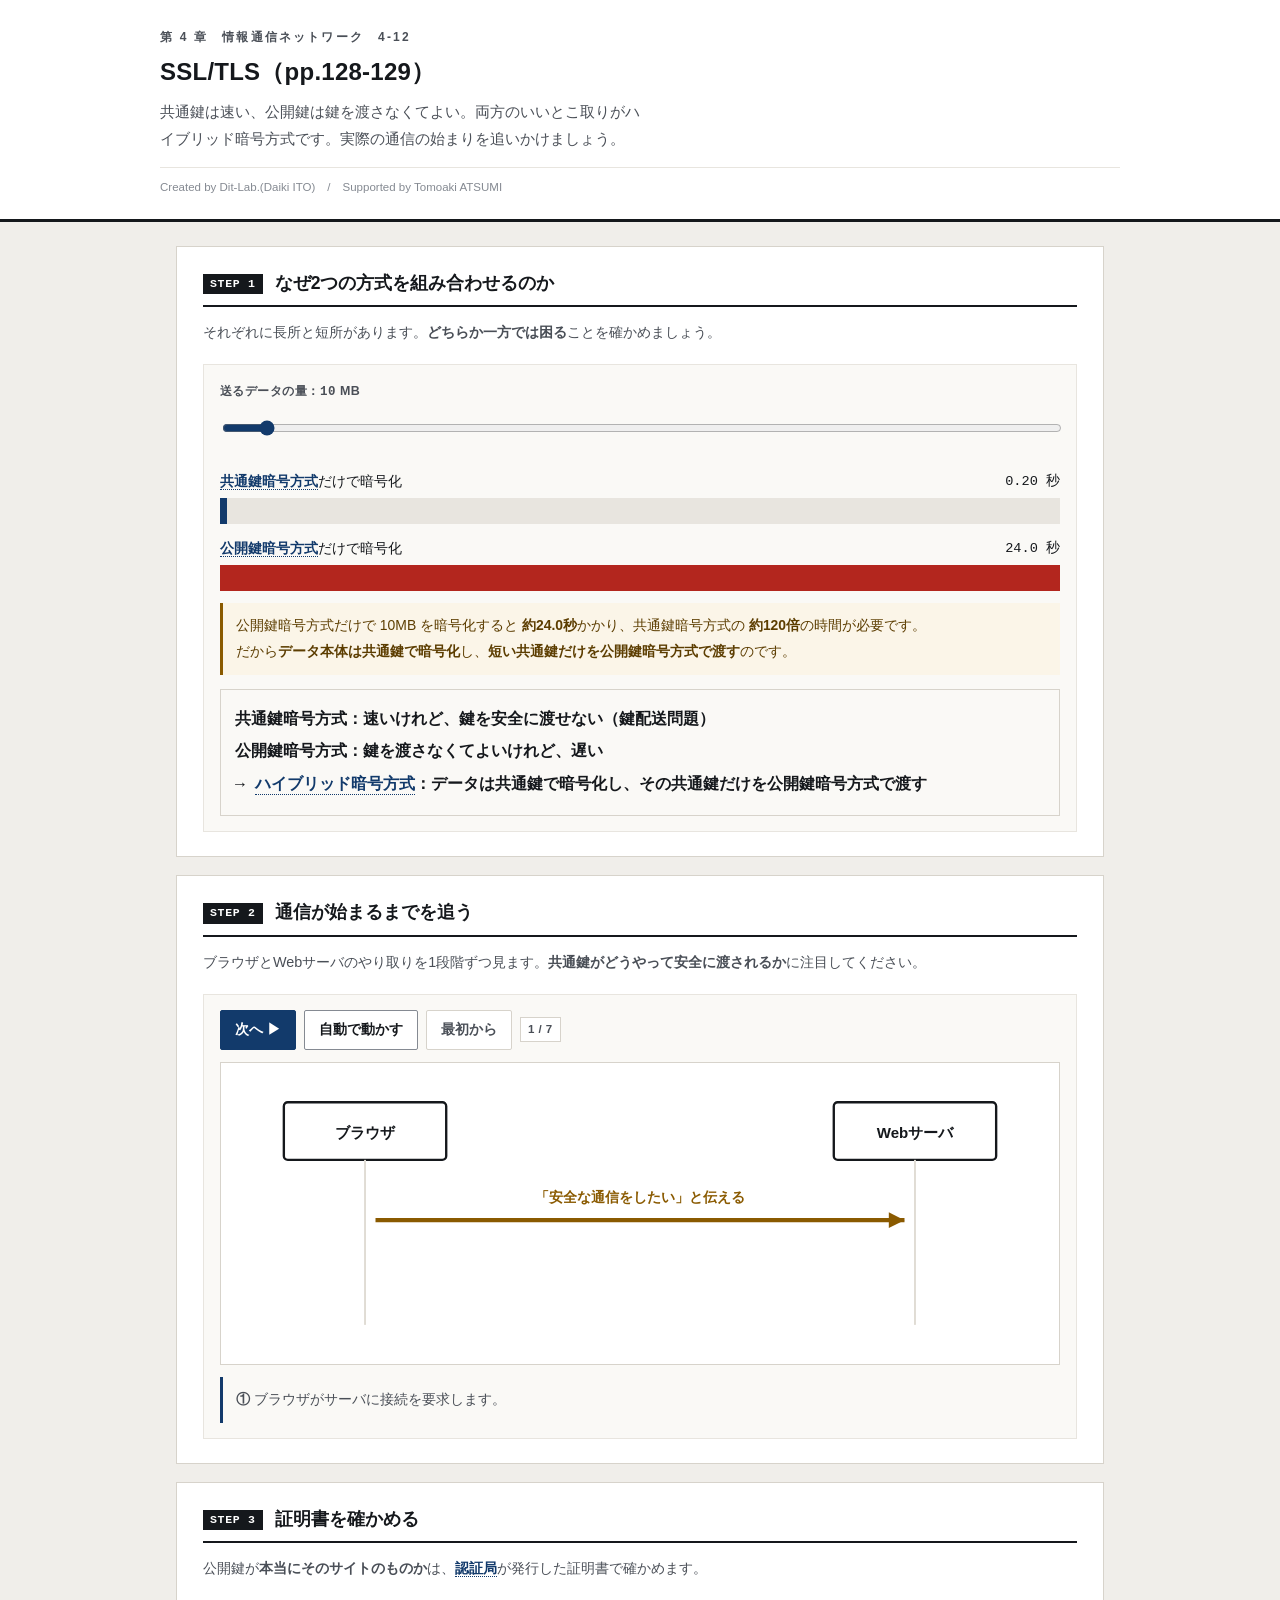
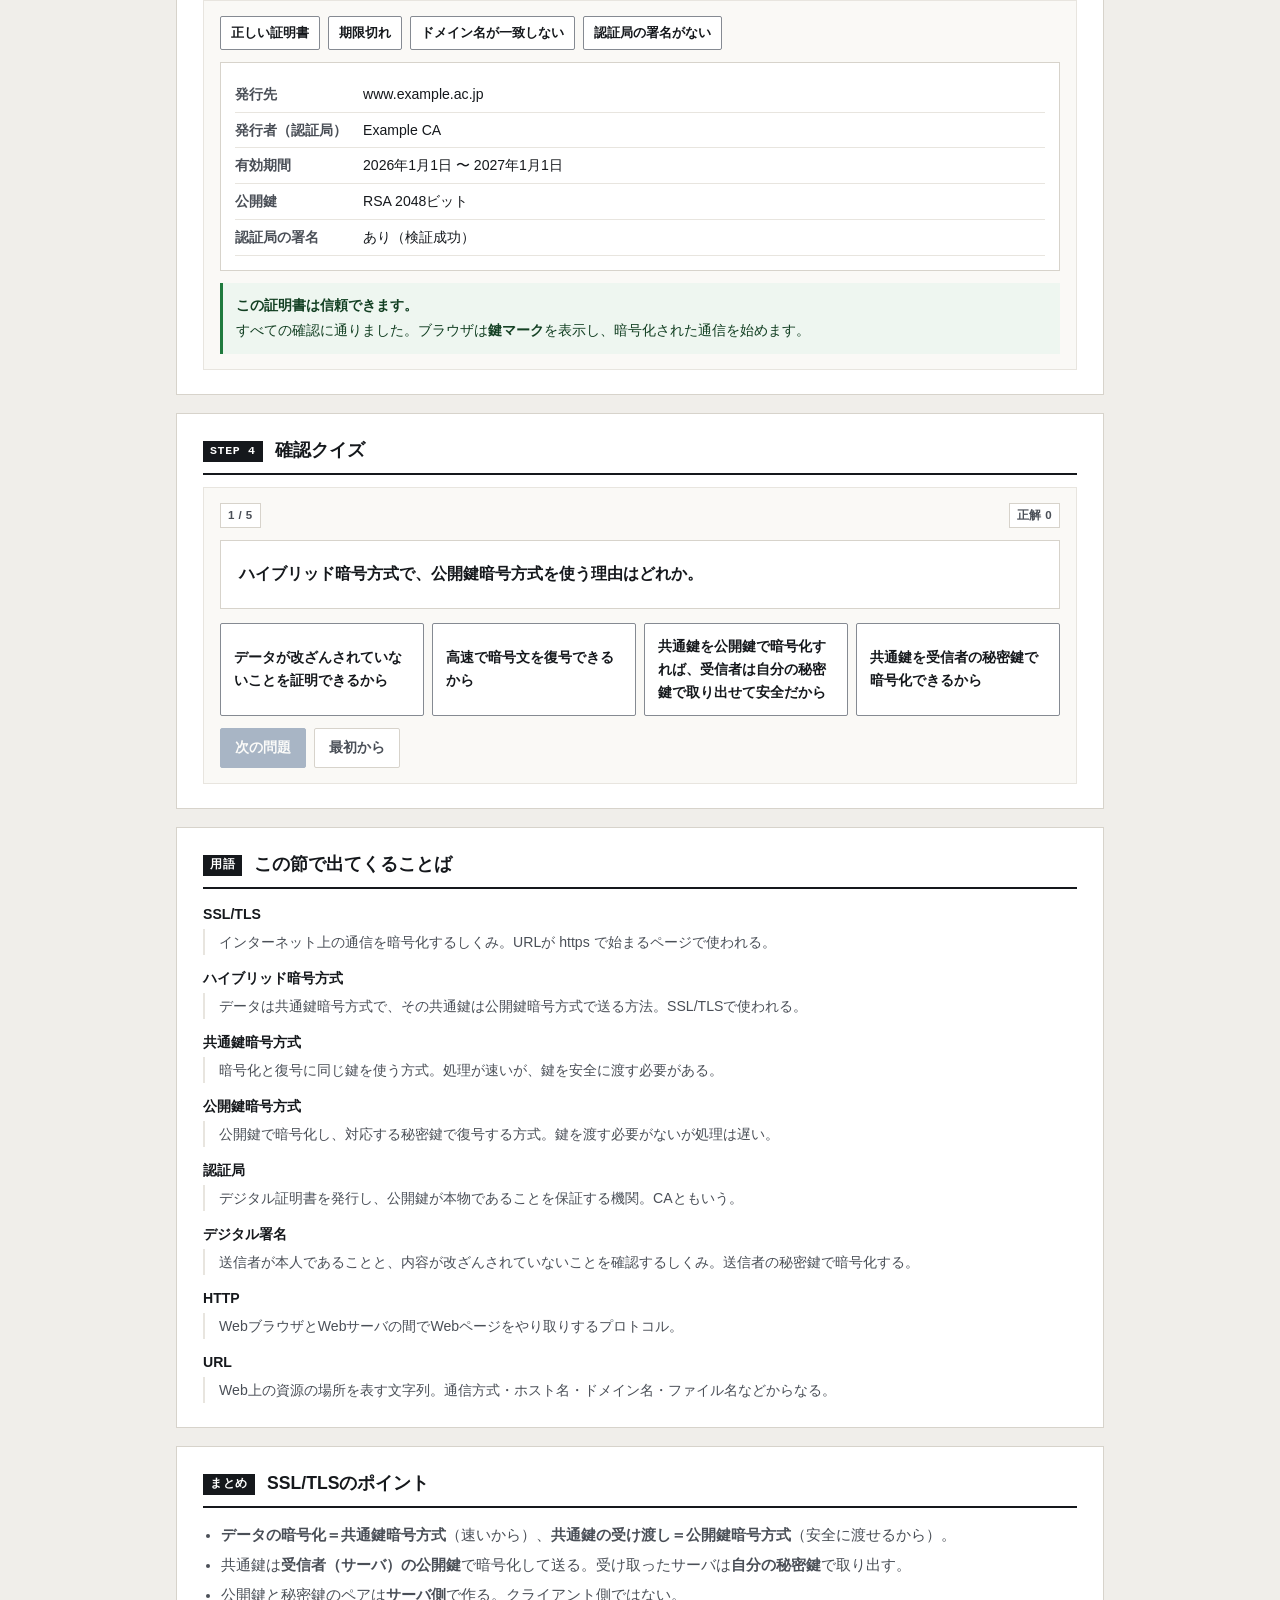
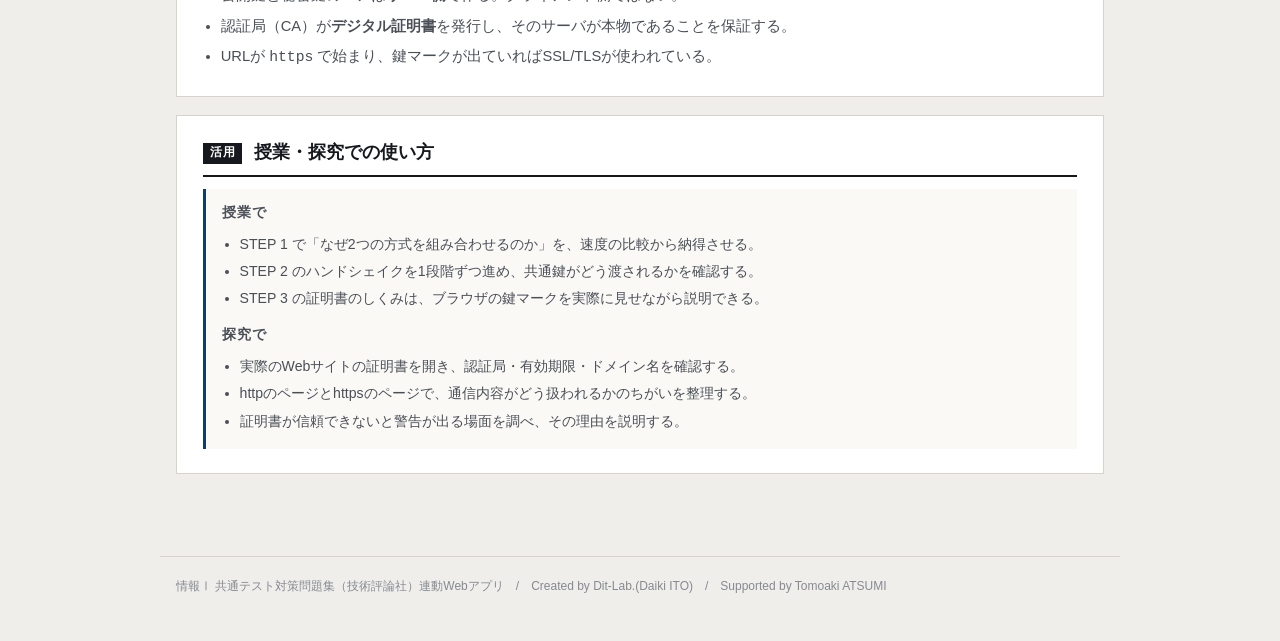
==== index.html @ 87bff2fa "feat: Streamlit版を静的Webアプリ化。速度比較・ハンドシェイク・証明書の検証に対応" ====
<!DOCTYPE html>
<html lang="ja">
<head>
<meta charset="UTF-8">
<meta name="viewport" content="width=device-width, initial-scale=1.0">
<title>SSL/TLS｜情報Ⅰ共通テスト対策問題集</title>
<meta name="description" content="共通鍵は速い、公開鍵は鍵を渡さなくてよい。両方のいいとこ取りがハイブリッド暗号方式です。実際の通信の始まりを追いかけましょう。">
<link rel="icon" href="data:image/svg+xml,%3Csvg xmlns=%22http://www.w3.org/2000/svg%22 viewBox=%220 0 32 32%22%3E%3Crect width=%2232%22 height=%2232%22 fill=%22%2315181c%22/%3E%3Ctext x=%2216%22 y=%2222%22 font-size=%2218%22 font-family=%22monospace%22 fill=%22%23fff%22 text-anchor=%22middle%22%3E01%3C/text%3E%3C/svg%3E">
<link rel="stylesheet" href="css/style.css">
<link rel="stylesheet" href="css/app.css">
</head>
<body>

<header class="app-header">
  <div class="inner">
    <span class="eyebrow">第 4 章　情報通信ネットワーク　4-12</span>
    <h1>SSL/TLS（pp.128-129）</h1>
    <p class="lead">共通鍵は速い、公開鍵は鍵を渡さなくてよい。両方のいいとこ取りがハイブリッド暗号方式です。実際の通信の始まりを追いかけましょう。</p>
    <p class="credit">Created by Dit-Lab.(Daiki ITO)　/　Supported by Tomoaki ATSUMI</p>
  </div>
</header>

<main class="wrap">
  <section class="step" id="step1">
    <h2><span class="no">STEP 1</span>なぜ2つの方式を組み合わせるのか</h2>
    <p class="desc">それぞれに長所と短所があります。<strong>どちらか一方では困る</strong>ことを確かめましょう。</p>

    <div class="panel">
      <label class="fld" for="dataMb">送るデータの量：<span class="mono" id="dataMbV">10</span> MB</label>
      <input type="range" id="dataMb" min="1" max="200" step="1" value="10">
      <div style="margin-top:14px">
        <div style="display:flex;justify-content:space-between;font-size:.85rem"><span><span class="term" data-t="共通鍵暗号方式">共通鍵暗号方式</span>だけで暗号化</span><span class="mono" id="tCommon"></span></div>
        <div class="speedbar"><i id="barCommon"></i></div>
      </div>
      <div style="margin-top:12px">
        <div style="display:flex;justify-content:space-between;font-size:.85rem"><span><span class="term" data-t="公開鍵暗号方式">公開鍵暗号方式</span>だけで暗号化</span><span class="mono" id="tPublic"></span></div>
        <div class="speedbar"><i id="barPublic" class="slow"></i></div>
      </div>
      <div class="note" id="speedNote" style="margin-top:12px"></div>
      <div class="eqbox" style="margin-top:14px;text-align:left;line-height:2">
        共通鍵暗号方式：<strong>速い</strong>けれど、鍵を安全に渡せない（鍵配送問題）<br>
        公開鍵暗号方式：鍵を渡さなくてよいけれど、<strong>遅い</strong><br>
        → <strong><span class="term" data-t="ハイブリッド暗号方式">ハイブリッド暗号方式</span></strong>：データは共通鍵で暗号化し、<strong>その共通鍵だけ</strong>を公開鍵暗号方式で渡す
      </div>
    </div>
  </section>

  <section class="step" id="step2">
    <h2><span class="no">STEP 2</span>通信が始まるまでを追う</h2>
    <p class="desc">ブラウザとWebサーバのやり取りを1段階ずつ見ます。<strong>共通鍵がどうやって安全に渡されるか</strong>に注目してください。</p>
    <div class="panel">
      <div class="btn-row" style="margin-bottom:12px">
        <button class="btn primary" id="hsNext">次へ ▶</button>
        <button class="btn" id="hsAuto">自動で動かす</button>
        <button class="btn ghost" id="hsReset">最初から</button>
        <span class="badge" id="hsStage"></span>
      </div>
      <div id="hsBox"></div>
      <div class="note" id="hsNote" style="margin-top:12px"></div>
    </div>
  </section>

  <section class="step" id="step3">
    <h2><span class="no">STEP 3</span>証明書を確かめる</h2>
    <p class="desc">公開鍵が<strong>本当にそのサイトのものか</strong>は、<span class="term" data-t="認証局">認証局</span>が発行した証明書で確かめます。</p>
    <div class="panel">
      <div class="btn-row" style="margin-bottom:12px">
        <button class="btn sm" data-cert="ok">正しい証明書</button>
        <button class="btn sm" data-cert="expired">期限切れ</button>
        <button class="btn sm" data-cert="name">ドメイン名が一致しない</button>
        <button class="btn sm" data-cert="self">認証局の署名がない</button>
      </div>
      <div class="certcard" id="certCard"></div>
      <div class="note" id="certNote" style="margin-top:12px"></div>
    </div>
  </section>

  <section class="step" id="step4">
    <h2><span class="no">STEP 4</span>確認クイズ</h2>
    <div class="panel">
      <div class="qhead">
        <span class="badge" id="qProgress">1 / 1</span>
        <span class="badge">正解 <span class="score" id="qScore">0</span></span>
      </div>
      <div class="card-q"><div class="q-scene" id="qText"></div></div>
      <div class="choice4" id="qChoices"></div>
      <div class="note" id="qFb" hidden style="margin-top:12px"></div>
      <div class="btn-row" style="margin-top:12px">
        <button class="btn primary" id="qNext" disabled>次の問題</button>
        <button class="btn ghost" id="qReset">最初から</button>
      </div>
    </div>
  </section>

  <section class="step" id="glossary">
    <h2><span class="no">用語</span>この節で出てくることば</h2>
    <div id="glossBox"></div>
  </section>

  <section class="step">
    <h2><span class="no">まとめ</span>SSL/TLSのポイント</h2>
    <ul style="margin:0;padding-left:1.2em;color:var(--ink-2);font-size:.92rem;line-height:2.05">
      <li><strong>データの暗号化＝共通鍵暗号方式</strong>（速いから）、<strong>共通鍵の受け渡し＝公開鍵暗号方式</strong>（安全に渡せるから）。</li>
      <li>共通鍵は<strong>受信者（サーバ）の公開鍵</strong>で暗号化して送る。受け取ったサーバは<strong>自分の秘密鍵</strong>で取り出す。</li>
      <li>公開鍵と秘密鍵のペアは<strong>サーバ側</strong>で作る。クライアント側ではない。</li>
      <li>認証局（CA）が<strong>デジタル証明書</strong>を発行し、そのサーバが本物であることを保証する。</li>
      <li>URLが <span class="mono">https</span> で始まり、鍵マークが出ていればSSL/TLSが使われている。</li>
    </ul>
  </section>

  <section class="step">
    <h2><span class="no">活用</span>授業・探究での使い方</h2>
    <div class="use-note">
      <h3>授業で</h3>
      <ul>
        <li>STEP 1 で「なぜ2つの方式を組み合わせるのか」を、速度の比較から納得させる。</li>
        <li>STEP 2 のハンドシェイクを1段階ずつ進め、共通鍵がどう渡されるかを確認する。</li>
        <li>STEP 3 の証明書のしくみは、ブラウザの鍵マークを実際に見せながら説明できる。</li>
      </ul>
      <h3 style="margin-top:12px">探究で</h3>
      <ul>
        <li>実際のWebサイトの証明書を開き、認証局・有効期限・ドメイン名を確認する。</li>
        <li>httpのページとhttpsのページで、通信内容がどう扱われるかのちがいを整理する。</li>
        <li>証明書が信頼できないと警告が出る場面を調べ、その理由を説明する。</li>
      </ul>
    </div>
  </section>

</main>

<footer class="app-footer">
  情報Ⅰ 共通テスト対策問題集（技術評論社）連動Webアプリ　/　Created by Dit-Lab.(Daiki ITO)　/　Supported by Tomoaki ATSUMI
</footer>

<script src="js/tools.js"></script>
<script src="js/chart.js"></script>
<script src="js/terms.js"></script>
<script src="js/app.js"></script>
</body>
</html>
---- css/style.css ----
/* =========================================================
   情報Ⅰ 共通テスト対策問題集 — Web アプリ共通スタイル
   紙面（参考書）に寄せた設計。装飾色は使わず、色は意味を持つときだけ。
   ========================================================= */

:root{
  --paper:#ffffff;
  --paper-2:#faf9f6;      /* うすい紙 */
  --bg:#f0eeea;           /* 台紙 */
  --ink:#15181c;
  --ink-2:#4a4f57;
  --ink-3:#858a92;
  --rule:#d7d3cb;         /* 罫線 */
  --rule-2:#e8e5df;
  --accent:#123a6b;       /* 濃紺。主要操作と現在地だけに使う */
  --accent-w:#e9eef6;
  --zero:#c0392b;         /* 左＝0 */
  --one:#1d4ed8;          /* 右＝1 */
  --ok:#1f7a3d;   --ok-bg:#eef6f0;
  --ng:#b3261e;   --ng-bg:#fbefee;
  --warn:#8a5a00; --warn-bg:#fbf5e8;
  --font:"Hiragino Kaku Gothic ProN","Hiragino Sans","Yu Gothic Medium","Yu Gothic",
         "Noto Sans JP",Meiryo,-apple-system,BlinkMacSystemFont,sans-serif;
  --mono:"SFMono-Regular",Menlo,Consolas,"Courier New",monospace;
}

*{box-sizing:border-box}
[hidden]{display:none !important}
html{-webkit-text-size-adjust:100%}
body{
  margin:0; background:var(--bg); color:var(--ink);
  font-family:var(--font); font-size:16px; line-height:1.85;
  font-feature-settings:"palt" 1;
}
h1,h2,h3,h4{line-height:1.45; margin:0; font-weight:700}
p{margin:0 0 .75em} p:last-child{margin-bottom:0}
a{color:var(--accent)}

/* ---------- 標題 ---------- */
.app-header{background:var(--paper); border-bottom:3px solid var(--ink); padding:26px 20px 20px}
.app-header .inner{max-width:960px; margin:0 auto}
.app-header .eyebrow{
  font-size:.75rem; font-weight:700; color:var(--ink-2); letter-spacing:.18em;
  display:block; margin-bottom:7px;
}
.app-header h1{font-size:1.5rem; letter-spacing:.01em}
.app-header .lead{font-size:.92rem; color:var(--ink-2); margin-top:9px; max-width:60ch}
.app-header .credit{
  font-size:.72rem; color:var(--ink-3); margin-top:14px;
  padding-top:9px; border-top:1px solid var(--rule-2);
}

/* ---------- 版面 ---------- */
.wrap{max-width:960px; margin:0 auto; padding:24px 16px 64px}
.step{background:var(--paper); border:1px solid var(--rule); padding:24px 26px; margin-bottom:18px}
.step > h2{
  display:flex; align-items:baseline; gap:12px; font-size:1.1rem;
  padding-bottom:9px; border-bottom:2px solid var(--ink); margin-bottom:12px;
}
.step > h2 .no{
  flex:none; font-family:var(--mono); font-size:.72rem; font-weight:700;
  background:var(--ink); color:var(--paper); padding:2px 7px; letter-spacing:.06em;
  position:relative; top:-2px;
}
.step > .desc{color:var(--ink-2); font-size:.9rem; margin-bottom:18px}
.step[hidden]{display:none}

.grid{display:grid; gap:20px}
.grid > *{min-width:0}          /* 子の中身で列が広がるのを防ぐ */
@media(min-width:800px){ .grid.c2{grid-template-columns:1fr 1fr} }

.panel{border:1px solid var(--rule-2); background:var(--paper-2); padding:15px 16px; min-width:0}
.panel > h3{
  font-size:.8rem; font-weight:700; color:var(--ink-2); letter-spacing:.08em;
  margin-bottom:12px; padding-bottom:6px; border-bottom:1px solid var(--rule);
}

/* ---------- 部品 ---------- */
.btn{
  appearance:none; border:1px solid var(--ink-3); background:var(--paper); color:var(--ink);
  font-family:inherit; font-size:.88rem; font-weight:700; padding:8px 14px;
  border-radius:2px; cursor:pointer; min-height:40px; line-height:1.4;
  transition:background .12s, border-color .12s, color .12s;
}
.btn:hover:not(:disabled){background:var(--accent-w); border-color:var(--accent); color:var(--accent)}
.btn:disabled{opacity:.35; cursor:not-allowed}
.btn.primary{background:var(--accent); color:var(--paper); border-color:var(--accent)}
.btn.primary:hover:not(:disabled){background:#0d2c53; color:var(--paper)}
.btn.ghost{border-color:var(--rule); color:var(--ink-2)}
.btn.sm{font-size:.8rem; padding:5px 10px; min-height:34px}
.btn-row{display:flex; flex-wrap:wrap; gap:8px; align-items:center}

/* タブ（見出し下線式） */
.seg{display:flex; gap:0; border-bottom:1px solid var(--rule)}
.seg button{
  appearance:none; border:0; background:transparent; font-family:inherit; font-size:.88rem;
  font-weight:700; color:var(--ink-3); padding:9px 4px; margin-right:26px; cursor:pointer;
  border-bottom:3px solid transparent; margin-bottom:-1px; min-height:40px;
}
.seg button:hover{color:var(--ink-2)}
.seg button[aria-pressed="true"]{color:var(--ink); border-bottom-color:var(--accent)}

label.fld{display:block; font-size:.78rem; font-weight:700; color:var(--ink-2); margin-bottom:5px; letter-spacing:.04em}
input[type=text], textarea, input[type=number]{
  width:100%; font-family:inherit; font-size:1rem; color:var(--ink);
  border:1px solid var(--ink-3); border-radius:2px; padding:9px 11px;
  background:var(--paper); min-height:42px;
}
input:focus, textarea:focus{outline:2px solid var(--accent); outline-offset:-1px; border-color:var(--accent)}
.btn:focus-visible, .seg button:focus-visible, .node-card:focus-visible{outline:2px solid var(--accent); outline-offset:2px}
textarea{resize:vertical; line-height:1.7}
.mono{font-family:var(--mono)}

table.tbl{width:100%; border-collapse:collapse; font-size:.89rem}
table.tbl th, table.tbl td{border-bottom:1px solid var(--rule-2); padding:7px 10px; text-align:right}
table.tbl th:first-child, table.tbl td:first-child{text-align:left}
table.tbl thead th{border-bottom:1.5px solid var(--ink); font-size:.76rem; color:var(--ink-2); font-weight:700; white-space:nowrap}
.tbl-scroll{overflow-x:auto; -webkit-overflow-scrolling:touch; max-width:100%}

.note{padding:10px 13px; font-size:.87rem; border-left:3px solid var(--ink-3); background:var(--paper-2)}
.note.ok{background:var(--ok-bg); border-left-color:var(--ok); color:#123f22}
.note.ng{background:var(--ng-bg); border-left-color:var(--ng); color:#6d1a15}
.note.info{background:var(--paper-2); border-left-color:var(--accent); color:var(--ink-2)}
.note.warn{background:var(--warn-bg); border-left-color:var(--warn); color:#5c3d00}
.note[hidden]{display:none}

.badge{
  display:inline-block; font-size:.72rem; font-weight:700; padding:1px 7px;
  border:1px solid var(--rule); color:var(--ink-2); background:var(--paper); letter-spacing:.04em;
}

/* 数値は罫線で仕切るだけ。カードにしない */
.metrics{display:flex; flex-wrap:wrap; gap:0; border-top:1px solid var(--rule)}
.metric{flex:1 1 130px; padding:11px 14px 11px 0; border-right:1px solid var(--rule-2)}
.metric:last-child{border-right:0}
.metric .k{font-size:.74rem; color:var(--ink-3); font-weight:700; letter-spacing:.05em}
.metric .v{font-size:1.6rem; font-weight:700; line-height:1.3; font-family:var(--mono); letter-spacing:-.01em}
.metric .s{font-size:.76rem; color:var(--ink-2)}

.bit0{color:var(--zero); font-weight:700}
.bit1{color:var(--one); font-weight:700}

.app-footer{
  max-width:960px; margin:0 auto; padding:18px 16px 44px; color:var(--ink-3);
  font-size:.75rem; border-top:1px solid var(--rule);
}
.sr-only{position:absolute;width:1px;height:1px;overflow:hidden;clip:rect(0 0 0 0);white-space:nowrap}

@media(max-width:640px){
  body{font-size:15px}
  .app-header{padding:20px 16px 16px}
  .app-header h1{font-size:1.16rem}
  .wrap{padding:16px 12px 52px}
  .step{padding:18px 15px}
  .seg button{margin-right:18px; font-size:.84rem}
  .metric{flex-basis:50%; border-right:0}
}
@media (prefers-reduced-motion:reduce){ *{animation:none!important; transition:none!important} }

/* ---------- 自分のデータ・共有・印刷 ---------- */
.toolbar{display:flex; flex-wrap:wrap; gap:8px; align-items:center; margin-top:12px;
  padding-top:12px; border-top:1px solid var(--rule-2)}
.toolbar .hint{font-size:.78rem; color:var(--ink-3)}
.paste-area{width:100%; min-height:110px; font-family:var(--mono); font-size:.86rem}
.use-note{background:var(--paper-2); border-left:3px solid var(--accent); padding:14px 16px; font-size:.88rem}
.use-note h3{font-size:.86rem; letter-spacing:.06em; margin-bottom:8px; color:var(--ink-2)}
.use-note ol, .use-note ul{margin:0; padding-left:1.25em; line-height:1.95; color:var(--ink-2)}

@media print{
  body{background:#fff}
  .app-header{border-bottom:2px solid #000}
  .step{border:1px solid #bbb; break-inside:avoid; page-break-inside:avoid; margin-bottom:12px}
  .btn, .seg, .toolbar, input[type=range]{display:none !important}
  .note{border-left-width:2px}
  a[href]:after{content:""}
}

/* ---------- 入力グリッド ---------- */
.dg-scroll{overflow:auto; -webkit-overflow-scrolling:touch; border:1px solid var(--rule); background:var(--paper); max-height:420px}
table.dg{border-collapse:collapse; font-family:var(--mono); font-size:.9rem; min-width:100%}
table.dg th, table.dg td{border:1px solid var(--rule-2); padding:0}
table.dg thead th{background:var(--paper-2); position:sticky; top:0; z-index:2}
table.dg .dg-n{background:var(--paper-2); color:var(--ink-3); font-size:.76rem; font-weight:400;
  text-align:center; min-width:34px; padding:0 4px; position:sticky; left:0; z-index:1}
table.dg .dg-corner{background:var(--paper-2); min-width:34px; position:sticky; left:0; z-index:3}
table.dg .dg-act{background:var(--paper-2); width:34px}
.dg-h, .dg-c{width:100%; min-width:96px; border:0; background:transparent; font-family:inherit;
  font-size:.9rem; padding:8px 9px; color:var(--ink); min-height:38px}
.dg-h{font-weight:700; font-family:var(--font); font-size:.82rem; color:var(--ink-2)}
.dg-c.num{text-align:right}
.dg-c:focus, .dg-h:focus{outline:2px solid var(--accent); outline-offset:-2px; background:var(--accent-w)}
.dg-del{border:0; background:transparent; color:var(--ink-3); cursor:pointer; width:32px; height:34px; font-size:1rem}
.dg-del:hover{color:var(--ng)}
.dg-tools{display:flex; flex-wrap:wrap; gap:8px; align-items:center; margin-top:10px}
.dg-hint{font-size:.76rem; color:var(--ink-3)}

/* ---------- ファイル読み込み ---------- */
.filebox{display:flex; flex-wrap:wrap; gap:10px; align-items:center; padding:12px;
  border:1px dashed var(--rule); background:var(--paper-2)}
.filebox input[type=file]{font-size:.85rem; font-family:inherit; max-width:100%}
.filebox .sel{max-width:220px}
.filelabel{display:inline-flex; align-items:center; gap:6px; font-size:.85rem; font-weight:700;
  border:1px solid var(--ink-3); background:var(--paper); padding:8px 14px; border-radius:2px; cursor:pointer; min-height:40px}
.filelabel:hover{border-color:var(--accent); color:var(--accent); background:var(--accent-w)}
.filelabel input{display:none}

/* ---------- 用語解説 ---------- */
.term{position:relative; border-bottom:1.5px dotted var(--accent); cursor:help; color:var(--accent); font-weight:700}
.term .term-pop{display:none; position:absolute; left:0; top:1.7em; z-index:50; width:min(300px,78vw);
  background:var(--paper); border:1px solid var(--ink-3); box-shadow:0 6px 20px rgba(0,0,0,.14);
  padding:10px 12px; font-size:.82rem; font-weight:400; color:var(--ink-2); line-height:1.75;
  border-left:3px solid var(--accent); cursor:auto; text-align:left}
.term .term-pop b{display:block; color:var(--ink); font-size:.86rem; margin-bottom:3px}
.term.open .term-pop{display:block}
dl.gloss{margin:0; font-size:.88rem}
dl.gloss dt{font-weight:700; color:var(--ink); margin-top:10px}
dl.gloss dt:first-child{margin-top:0}
dl.gloss dd{margin:2px 0 0; color:var(--ink-2); line-height:1.85; padding-left:1em; border-left:2px solid var(--rule-2)}
@media print{ .term{border-bottom:0; color:inherit} .term .term-pop{display:none !important} }

/* ---------- スマホ・タブレット ---------- */
@media (max-width:1024px){
  /* iOS で入力時に画面が勝手に拡大するのを防ぐ（16px 未満だとズームする） */
  input[type=text], input[type=number], textarea, select, .dg-c, .dg-h{ font-size:16px }
  .dg-c, .dg-h{ min-width:110px }
}
@media (max-width:820px){
  .grid.c2{grid-template-columns:1fr}
  .dg-scroll{max-height:340px}
  .filebox{flex-direction:column; align-items:stretch}
  .filebox .sel{max-width:100%}
  .term .term-pop{left:auto; right:0; width:min(280px,86vw)}
}
@media (max-width:480px){
  .step > h2{font-size:1rem; flex-wrap:wrap}
  .metrics{gap:0}
  .metric{flex-basis:50%; padding-right:10px}
  .metric .v{font-size:1.3rem}
  .btn{padding:8px 12px}
  .dg-tools{gap:6px}
  .dg-hint{width:100%}
}
/* タッチ操作でのスクロールを滑らかに */
.tbl-scroll, .dg-scroll, .tree-box{ -webkit-overflow-scrolling:touch; overscroll-behavior-x:contain }
---- css/app.css ----
.qhead{display:flex; justify-content:space-between; align-items:center; margin-bottom:12px}
.card-q{border:1px solid var(--rule); background:var(--paper); padding:18px; margin-bottom:14px}
.q-scene{font-size:1rem; font-weight:700; line-height:1.9}
.choice4{display:grid; gap:8px; grid-template-columns:repeat(auto-fit,minmax(160px,1fr))}
.choice4 .btn{text-align:left; line-height:1.65; padding:11px 13px}
.choice4 .btn.correct{background:var(--ok-bg); border-color:var(--ok); color:var(--ok)}
.choice4 .btn.wrong{background:var(--ng-bg); border-color:var(--ng); color:var(--ng)}
.choice4.locked{pointer-events:none}
.sel{width:100%; font-family:inherit; font-size:.95rem; padding:9px 11px; min-height:42px;
  border:1px solid var(--ink-3); border-radius:2px; background:var(--paper); color:var(--ink)}
input[type=range]{width:100%; accent-color:var(--accent); height:34px}
.why{font-size:.85rem; color:var(--ink-2); line-height:1.85}
.eqbox{font-family:var(--mono); font-size:1.02rem; font-weight:700; text-align:center; padding:14px;
  border:1px solid var(--rule); background:var(--paper-2); line-height:1.8}
.blankin{border:1.5px solid var(--accent); background:#fff; padding:6px 8px; text-align:center;
  font-family:var(--mono); min-height:38px; font-size:.95rem; max-width:120px}
.blankin.ok{border-color:var(--ok); background:var(--ok-bg)}
.blankin.ng{border-color:var(--ng); background:var(--ng-bg)}
table.tbl td .blankin{width:100%; max-width:none}
#hsBox{border:1px solid var(--rule); background:var(--paper); overflow-x:auto}
#hsBox svg{display:block; margin:0 auto}
svg .actor{fill:#fff; stroke:#15181c; stroke-width:1.8}
svg .atxt{font-size:11.5px; font-weight:700; text-anchor:middle; fill:#15181c}
svg .msg{font-size:10.5px; text-anchor:middle; fill:#4a4f57}
svg .msg.hot{fill:#8a5a00; font-weight:700}
svg .flow{stroke:#d7d3cb; stroke-width:2.2; fill:none}
svg .flow.hot{stroke:#8a5a00; stroke-width:3.4}
.speedbar{height:26px; background:var(--rule-2); overflow:hidden; margin-top:4px}
.speedbar i{display:block; height:100%; background:var(--accent); transition:width .5s ease}
.speedbar i.slow{background:var(--ng)}
.certcard{border:1px solid var(--rule); background:var(--paper); padding:14px; font-size:.88rem; line-height:1.9}
.certcard .row{display:grid; grid-template-columns:120px 1fr; gap:8px; padding:4px 0; border-bottom:1px solid var(--rule-2)}
.certcard .k{color:var(--ink-2); font-weight:700}
.certcard.bad{border-color:var(--ng); background:var(--ng-bg)}
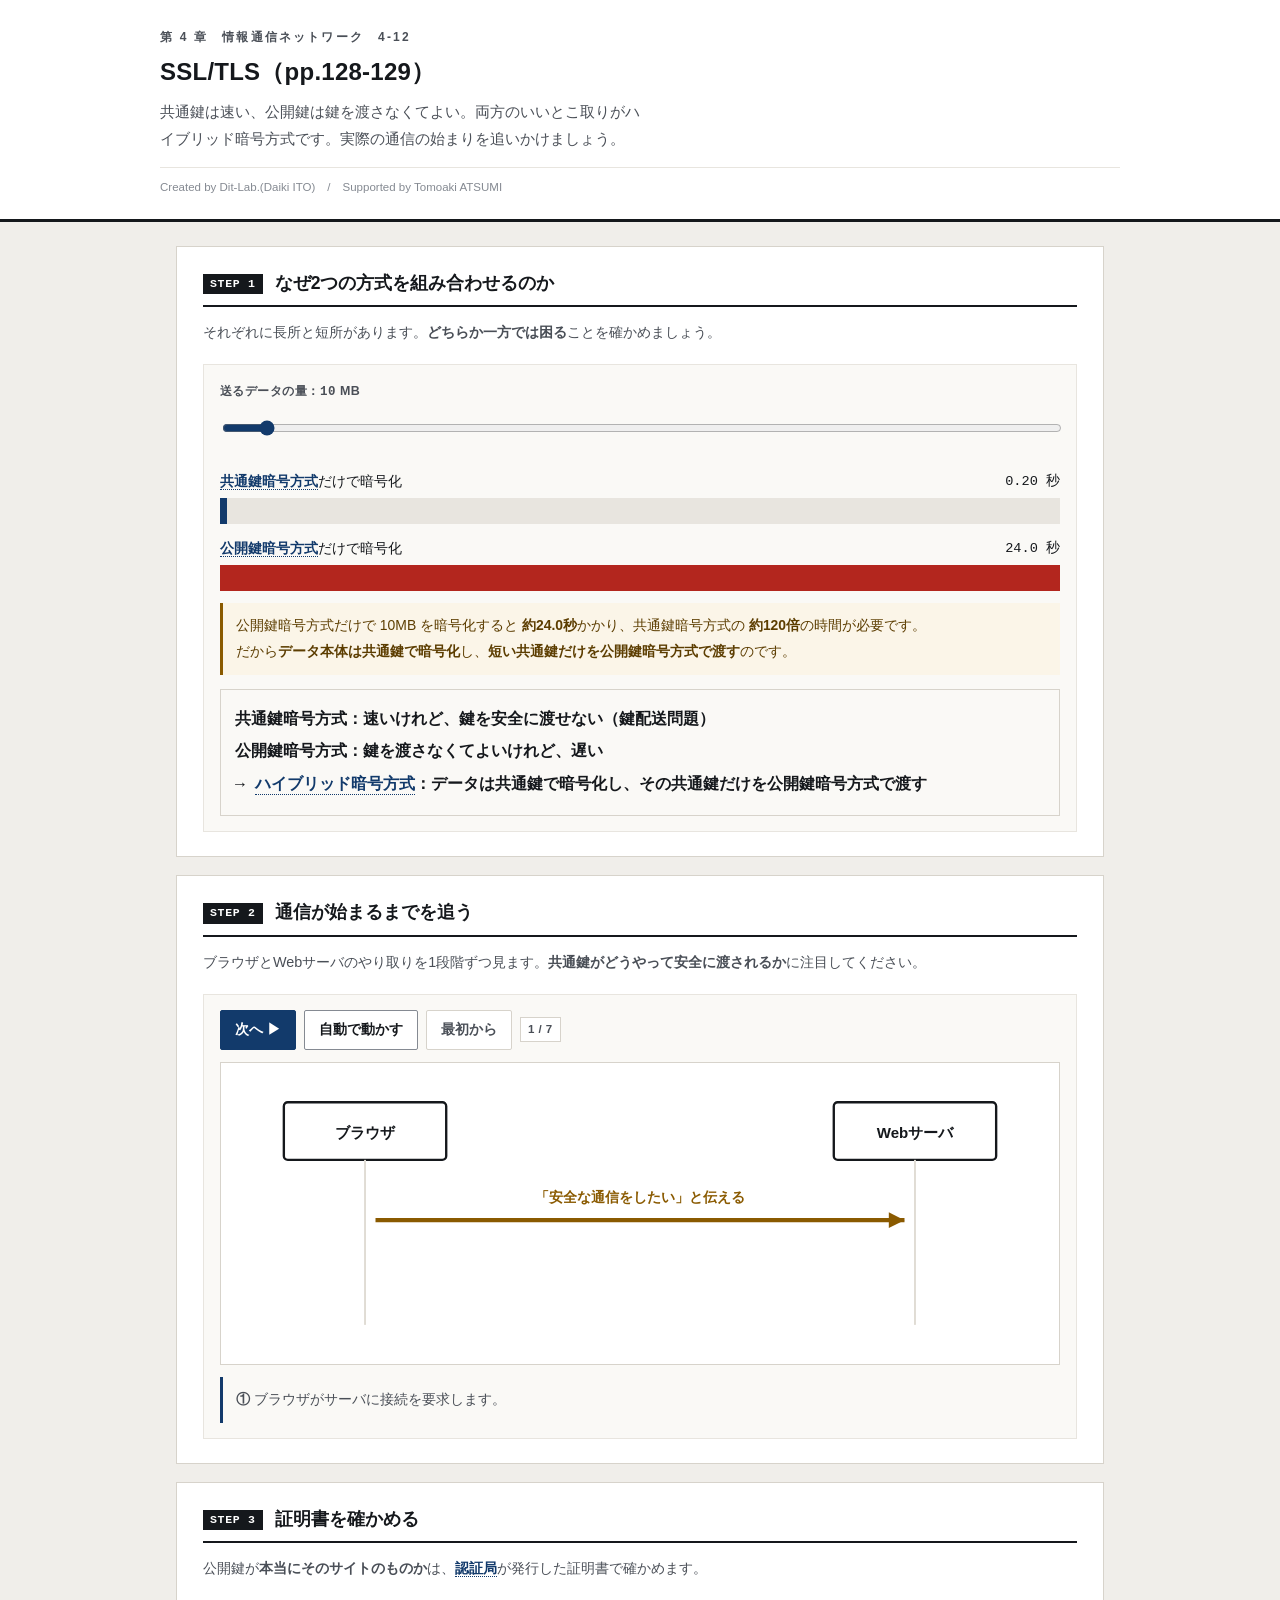
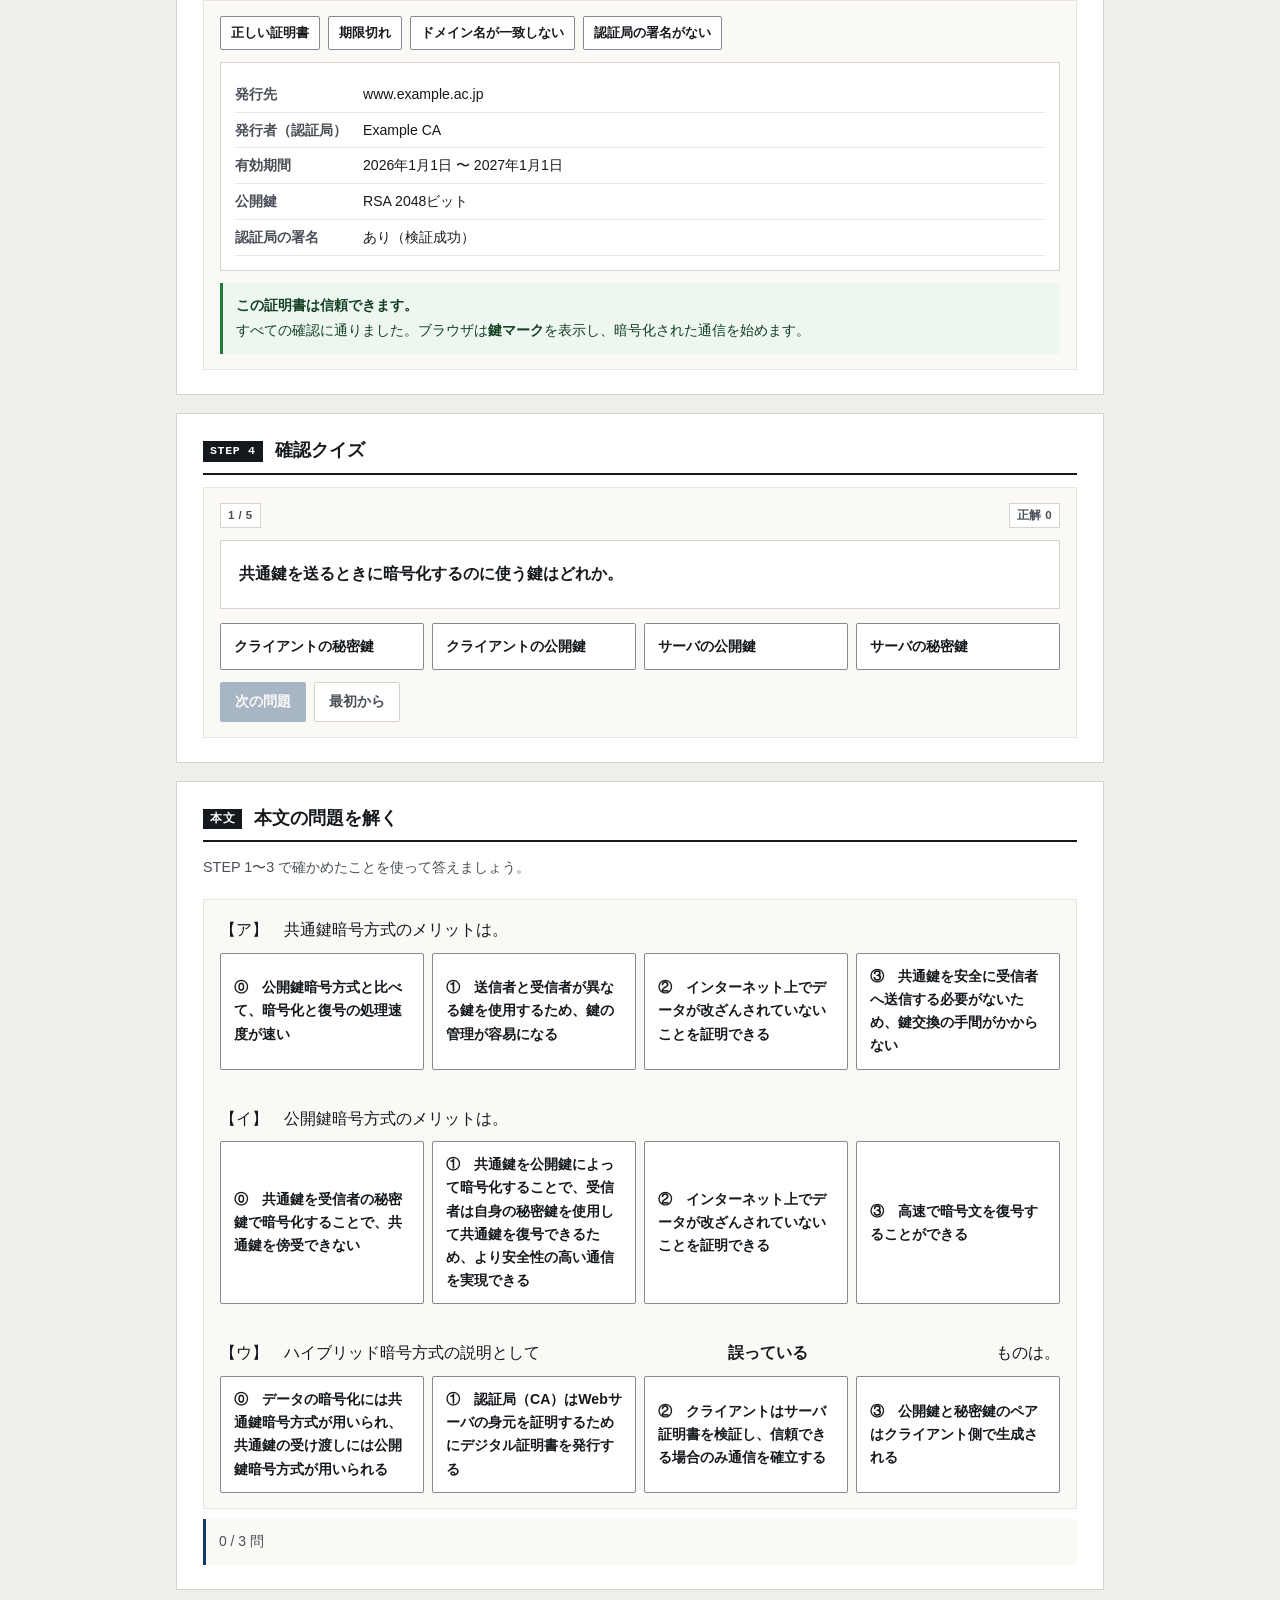
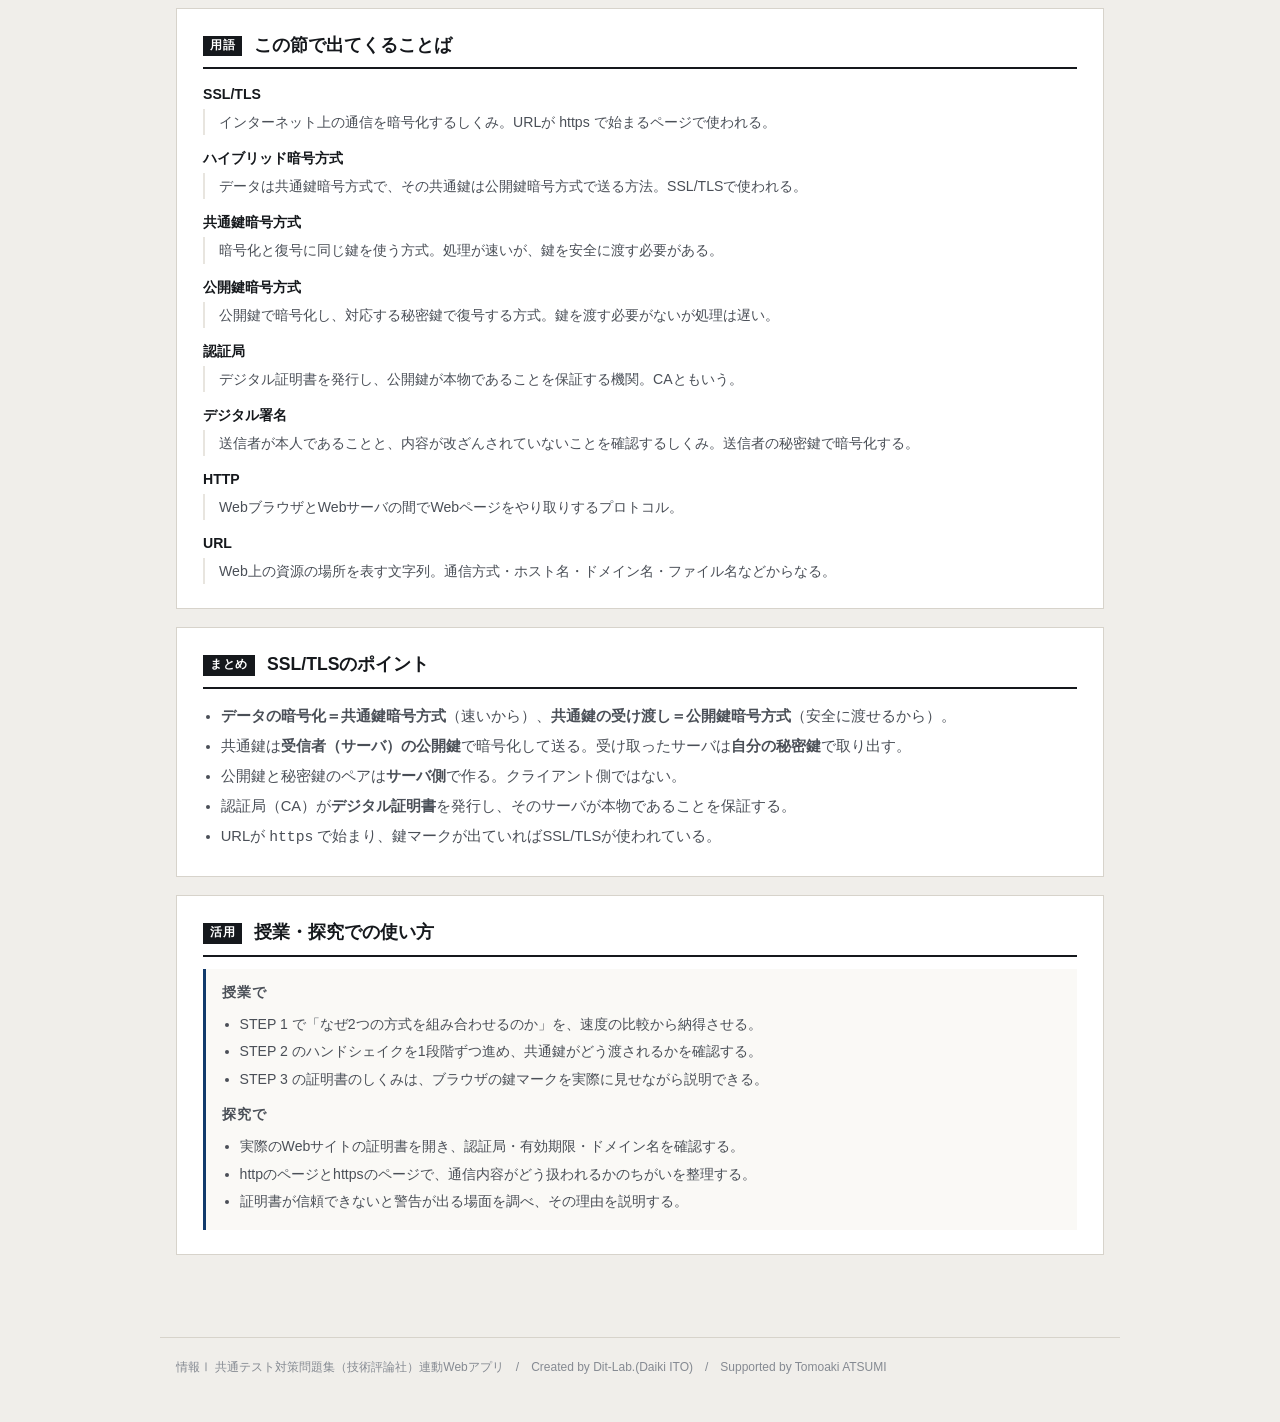
==== commit 783bee7c: "feat: 本文の問題（空欄と解答群）をアプリ内で解けるセクションを追加。本文の答えと解説を明示" ====
--- a/index.html
+++ b/index.html
@@ -6,8 +6,8 @@
 <title>SSL/TLS｜情報Ⅰ共通テスト対策問題集</title>
 <meta name="description" content="共通鍵は速い、公開鍵は鍵を渡さなくてよい。両方のいいとこ取りがハイブリッド暗号方式です。実際の通信の始まりを追いかけましょう。">
 <link rel="icon" href="data:image/svg+xml,%3Csvg xmlns=%22http://www.w3.org/2000/svg%22 viewBox=%220 0 32 32%22%3E%3Crect width=%2232%22 height=%2232%22 fill=%22%2315181c%22/%3E%3Ctext x=%2216%22 y=%2222%22 font-size=%2218%22 font-family=%22monospace%22 fill=%22%23fff%22 text-anchor=%22middle%22%3E01%3C/text%3E%3C/svg%3E">
-<link rel="stylesheet" href="css/style.css">
-<link rel="stylesheet" href="css/app.css">
+<link rel="stylesheet" href="css/style.css?v=239696b1">
+<link rel="stylesheet" href="css/app.css?v=a0bccf3b">
 </head>
 <body>
 
@@ -92,6 +92,13 @@
     </div>
   </section>
 
+  <section class="step" id="stepBook">
+    <h2><span class="no">本文</span>本文の問題を解く</h2>
+    <p class="desc">STEP 1〜3 で確かめたことを使って答えましょう。</p>
+    <div class="panel" id="bookBox"></div>
+    <div class="note" id="bookNote" style="margin-top:10px"></div>
+  </section>
+
   <section class="step" id="glossary">
     <h2><span class="no">用語</span>この節で出てくることば</h2>
     <div id="glossBox"></div>
@@ -132,9 +139,10 @@
   情報Ⅰ 共通テスト対策問題集（技術評論社）連動Webアプリ　/　Created by Dit-Lab.(Daiki ITO)　/　Supported by Tomoaki ATSUMI
 </footer>
 
-<script src="js/tools.js"></script>
-<script src="js/chart.js"></script>
-<script src="js/terms.js"></script>
-<script src="js/app.js"></script>
+<script src="js/tools.js?v=c07db610"></script>
+<script src="js/chart.js?v=fb6e3be1"></script>
+<script src="js/terms.js?v=92038844"></script>
+<script src="js/quiz.js?v=5d6779cc"></script>
+<script src="js/app.js?v=13514d84"></script>
 </body>
 </html>
--- a/css/style.css
+++ b/css/style.css
@@ -242,3 +242,28 @@
 }
 /* タッチ操作でのスクロールを滑らかに */
 .tbl-scroll, .dg-scroll, .tree-box{ -webkit-overflow-scrolling:touch; overscroll-behavior-x:contain }
+
+/* 幅指定つきの入力欄がスマートフォンではみ出さないようにする */
+input[type=text], input[type=number], input[type=search], textarea, select{ max-width:100% }
+.btn-row > label{ min-width:0; max-width:100% }
+.btn-row > label input, .btn-row > label select{ max-width:100% }
+
+/* 共通：○×判定・並べかえ（quiz.js 用） */
+.abcde{border:1px solid var(--rule); border-radius:3px; overflow:hidden}
+.abcde > div{border-top:1px solid var(--rule); padding:10px 12px}
+.abcde > div:first-child{border-top:0}
+.abcde .st{display:flex; gap:10px; align-items:flex-start; flex-wrap:wrap}
+.abcde .st .k{font-weight:700; font-family:var(--mono); min-width:1.4em}
+.abcde .st .t{flex:1; min-width:12em}
+.abcde .jb{display:flex; gap:6px}
+.abcde .jb .btn{min-width:3.4em; padding:6px 10px; text-align:center}
+.prep{display:grid; grid-template-columns:repeat(auto-fit,minmax(150px,1fr)); gap:10px; margin-top:10px}
+.prep .slot{border:1px dashed var(--ink-3); border-radius:3px; padding:10px; min-height:92px; background:var(--paper)}
+.prep .slot.filled{border-style:solid}
+.prep .slot .tag{font:700 .74rem/1.4 var(--mono); color:var(--accent); display:block; margin-bottom:6px}
+.prep .slot .txt{font-size:.86rem; line-height:1.7}
+.cards{display:flex; flex-wrap:wrap; gap:8px; margin-top:10px}
+.cards .c{border:1px solid var(--ink-3); border-radius:3px; padding:9px 12px; background:var(--paper);
+  cursor:pointer; font-size:.88rem; max-width:100%; text-align:left; font-family:inherit; color:var(--ink)}
+.cards .c:hover{background:var(--warn-bg)}
+.cards .c.used{opacity:.35; pointer-events:none}
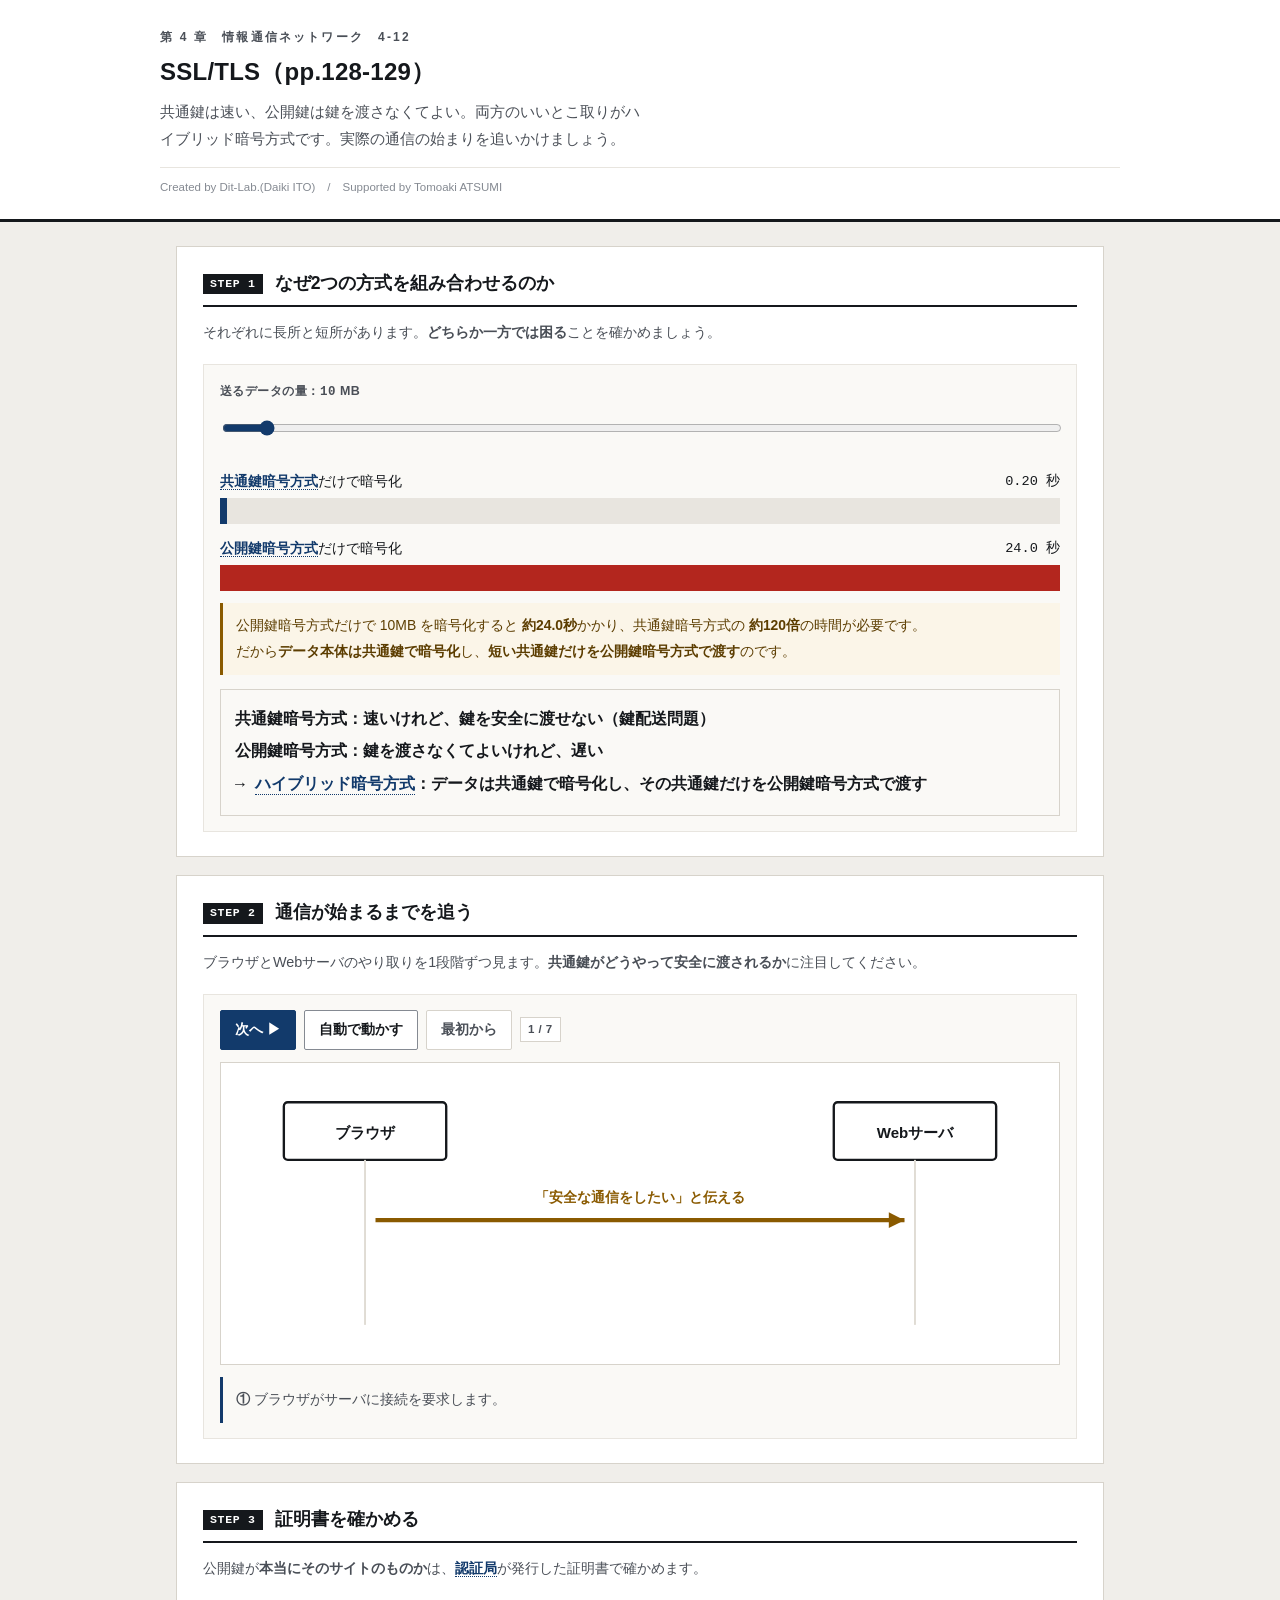
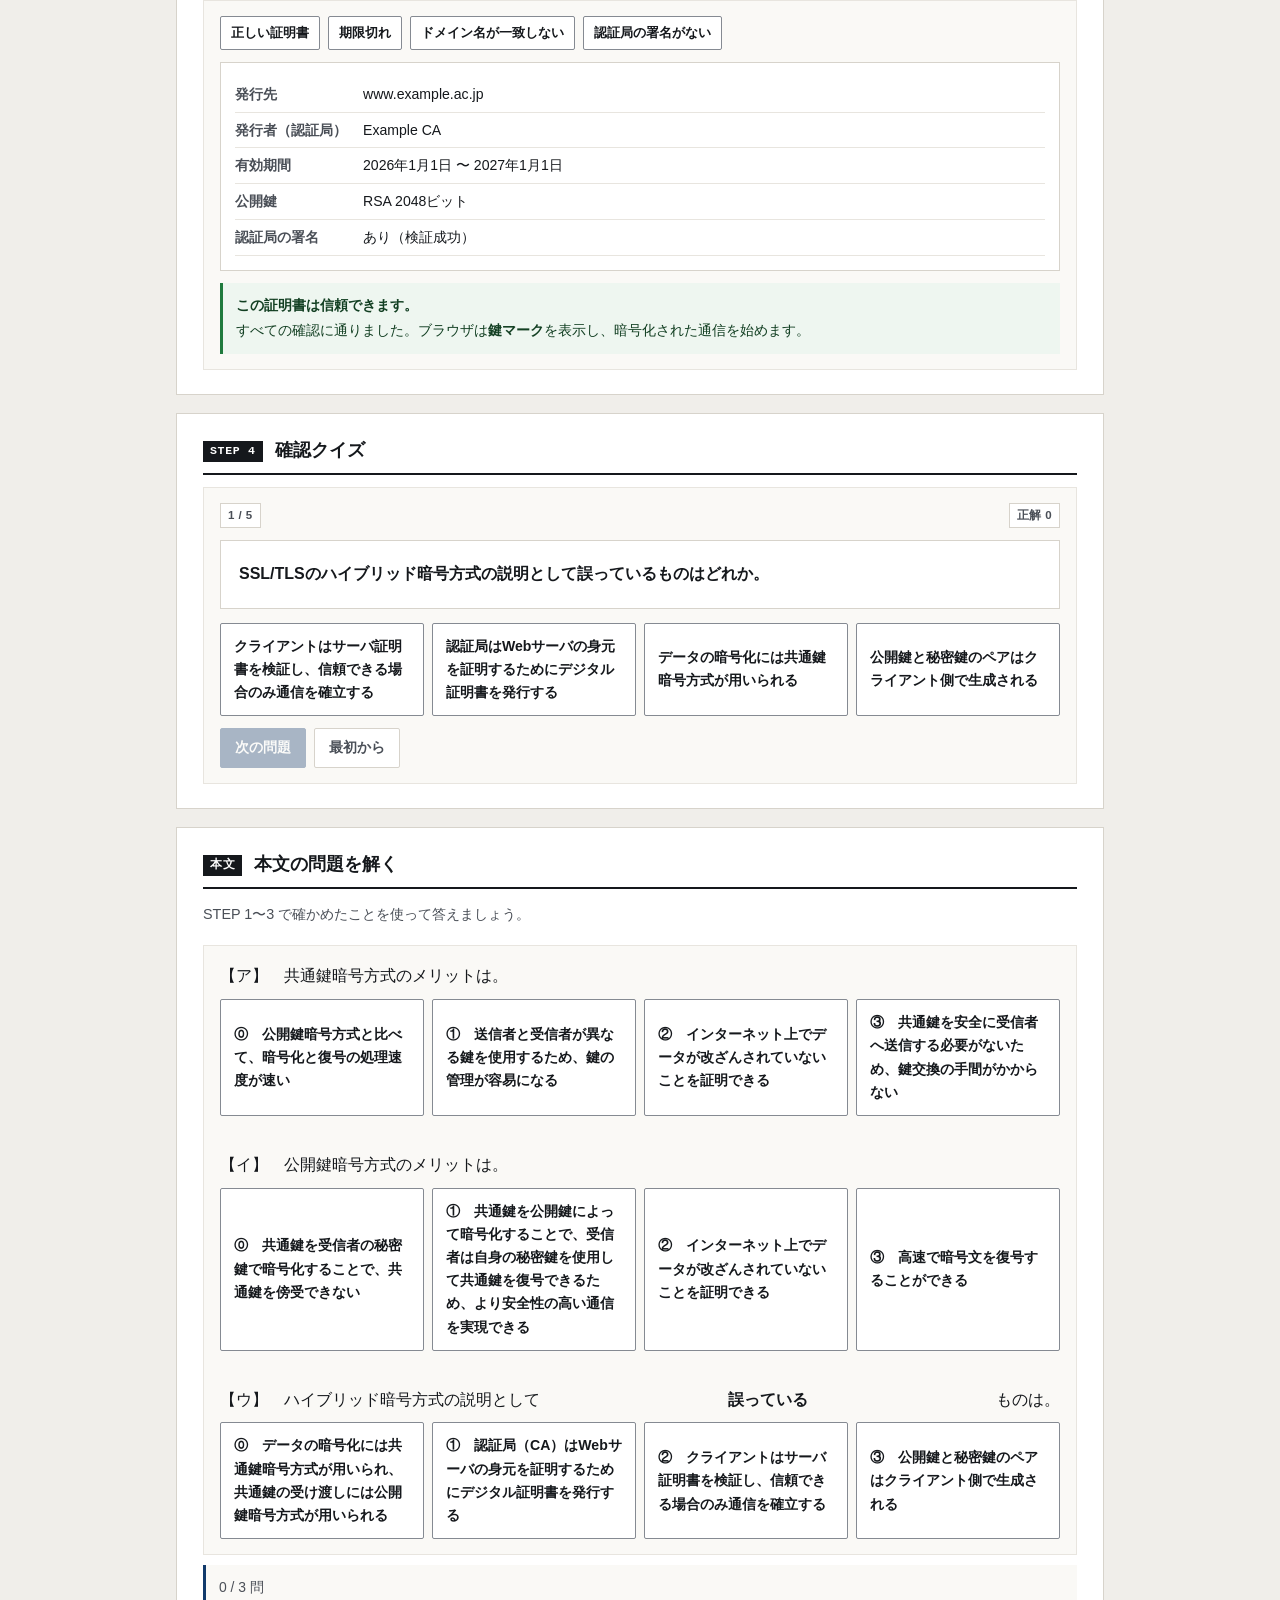
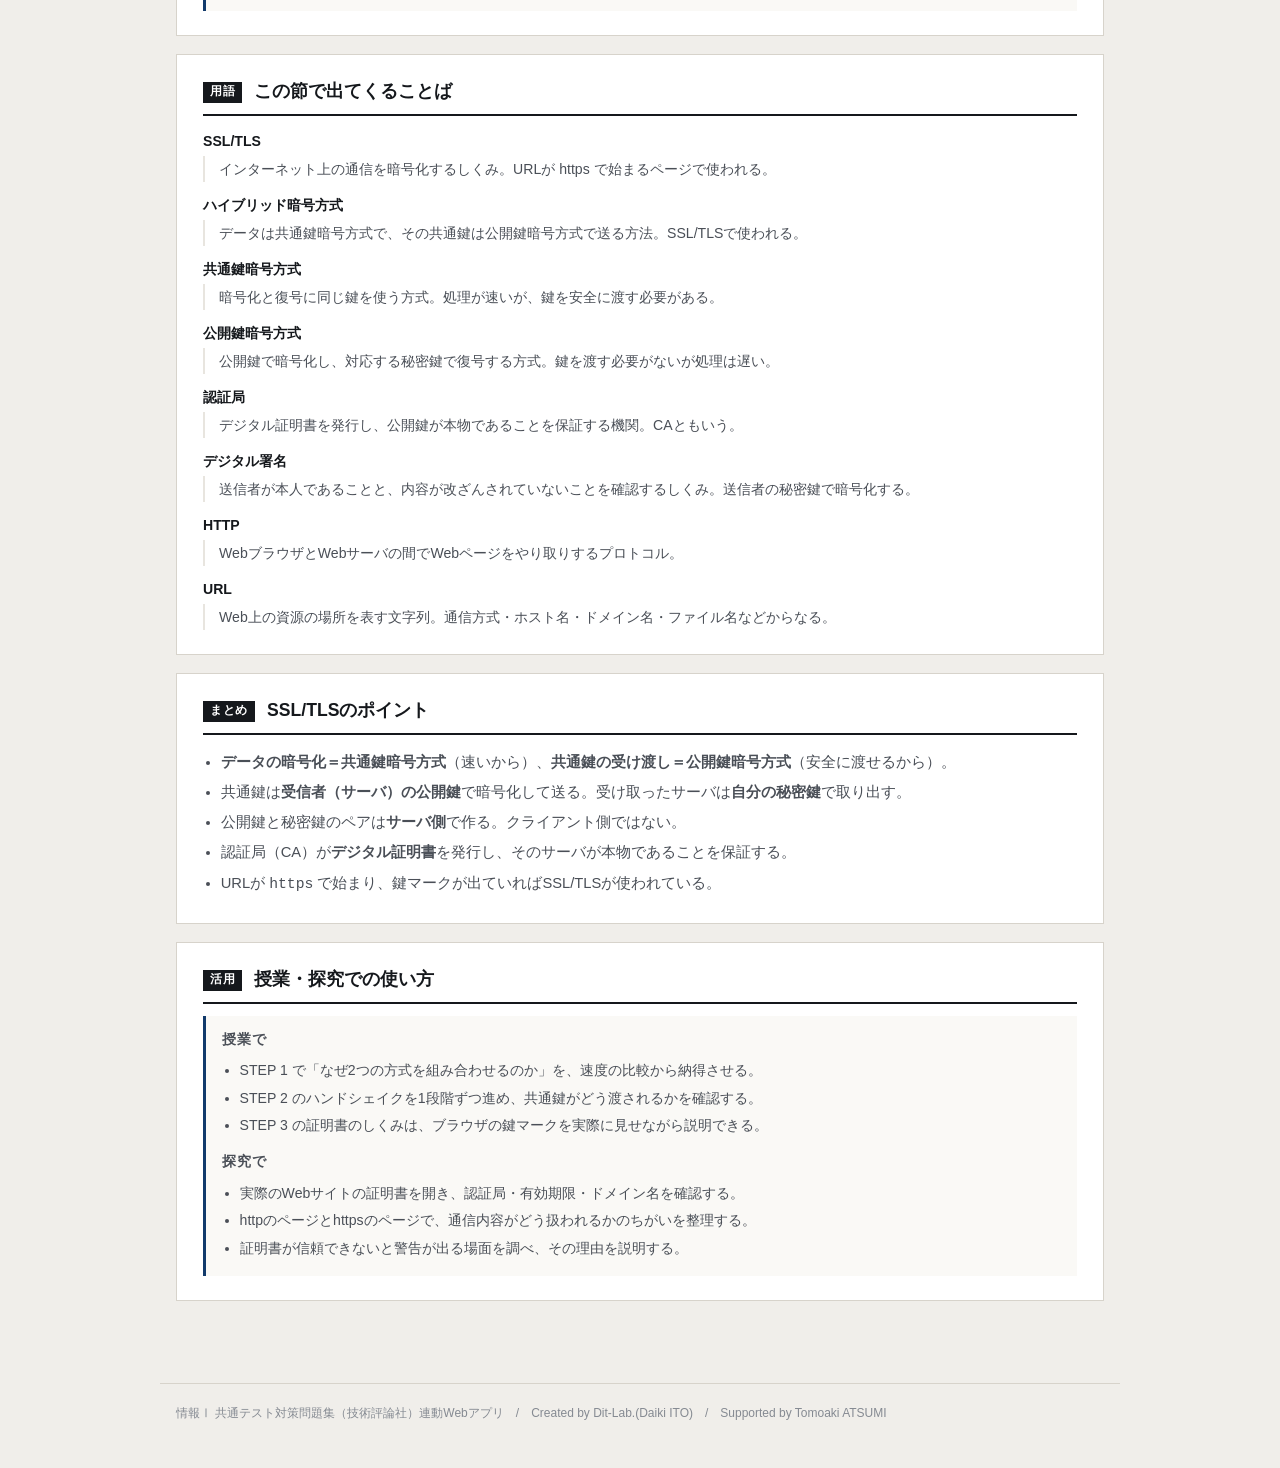
==== commit a175facc: "chore: 不要ファイルを整理（ツールの作業ファイル・未使用JS・残骸画像） - .omc/ .serena/ __pycache__/ を削除し .gitignore に追加 - 各アプリが実際に" ====
--- a/index.html
+++ b/index.html
@@ -140,7 +140,6 @@
 </footer>
 
 <script src="js/tools.js?v=c07db610"></script>
-<script src="js/chart.js?v=fb6e3be1"></script>
 <script src="js/terms.js?v=92038844"></script>
 <script src="js/quiz.js?v=5d6779cc"></script>
 <script src="js/app.js?v=13514d84"></script>
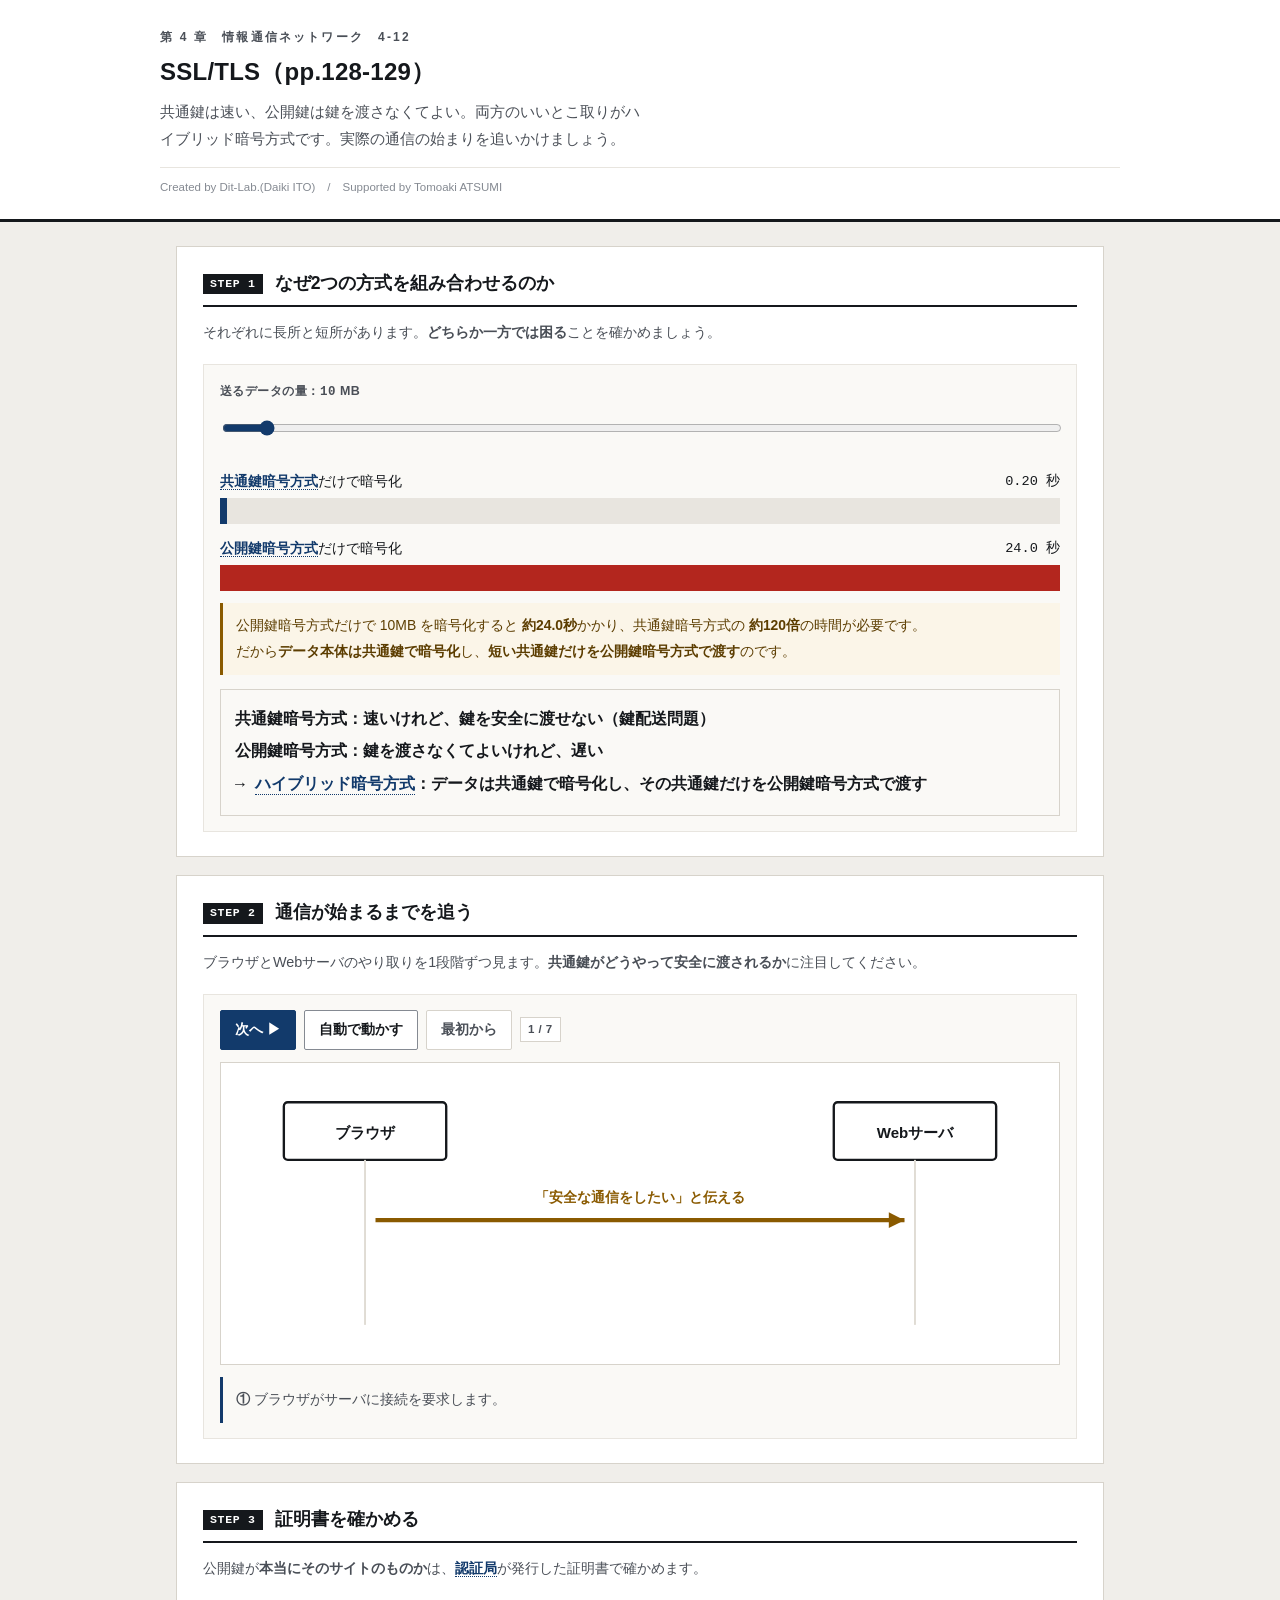
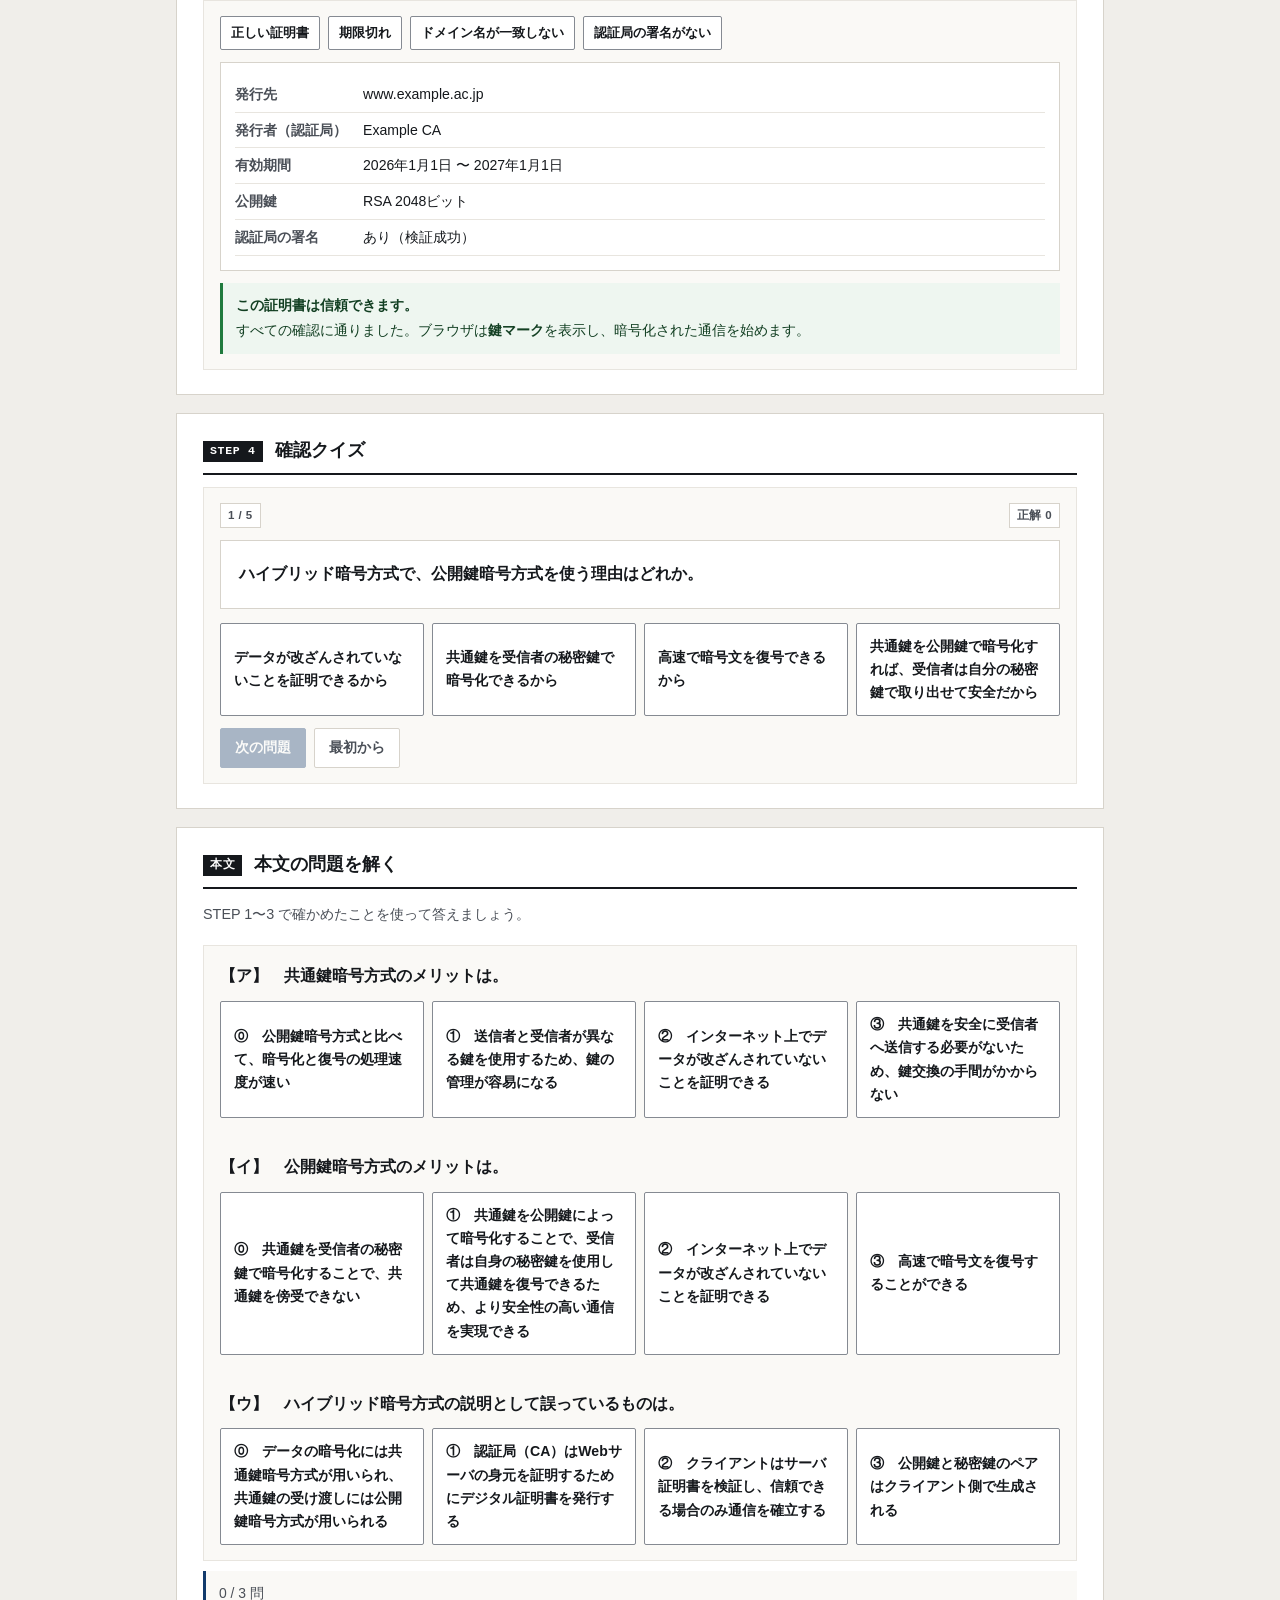
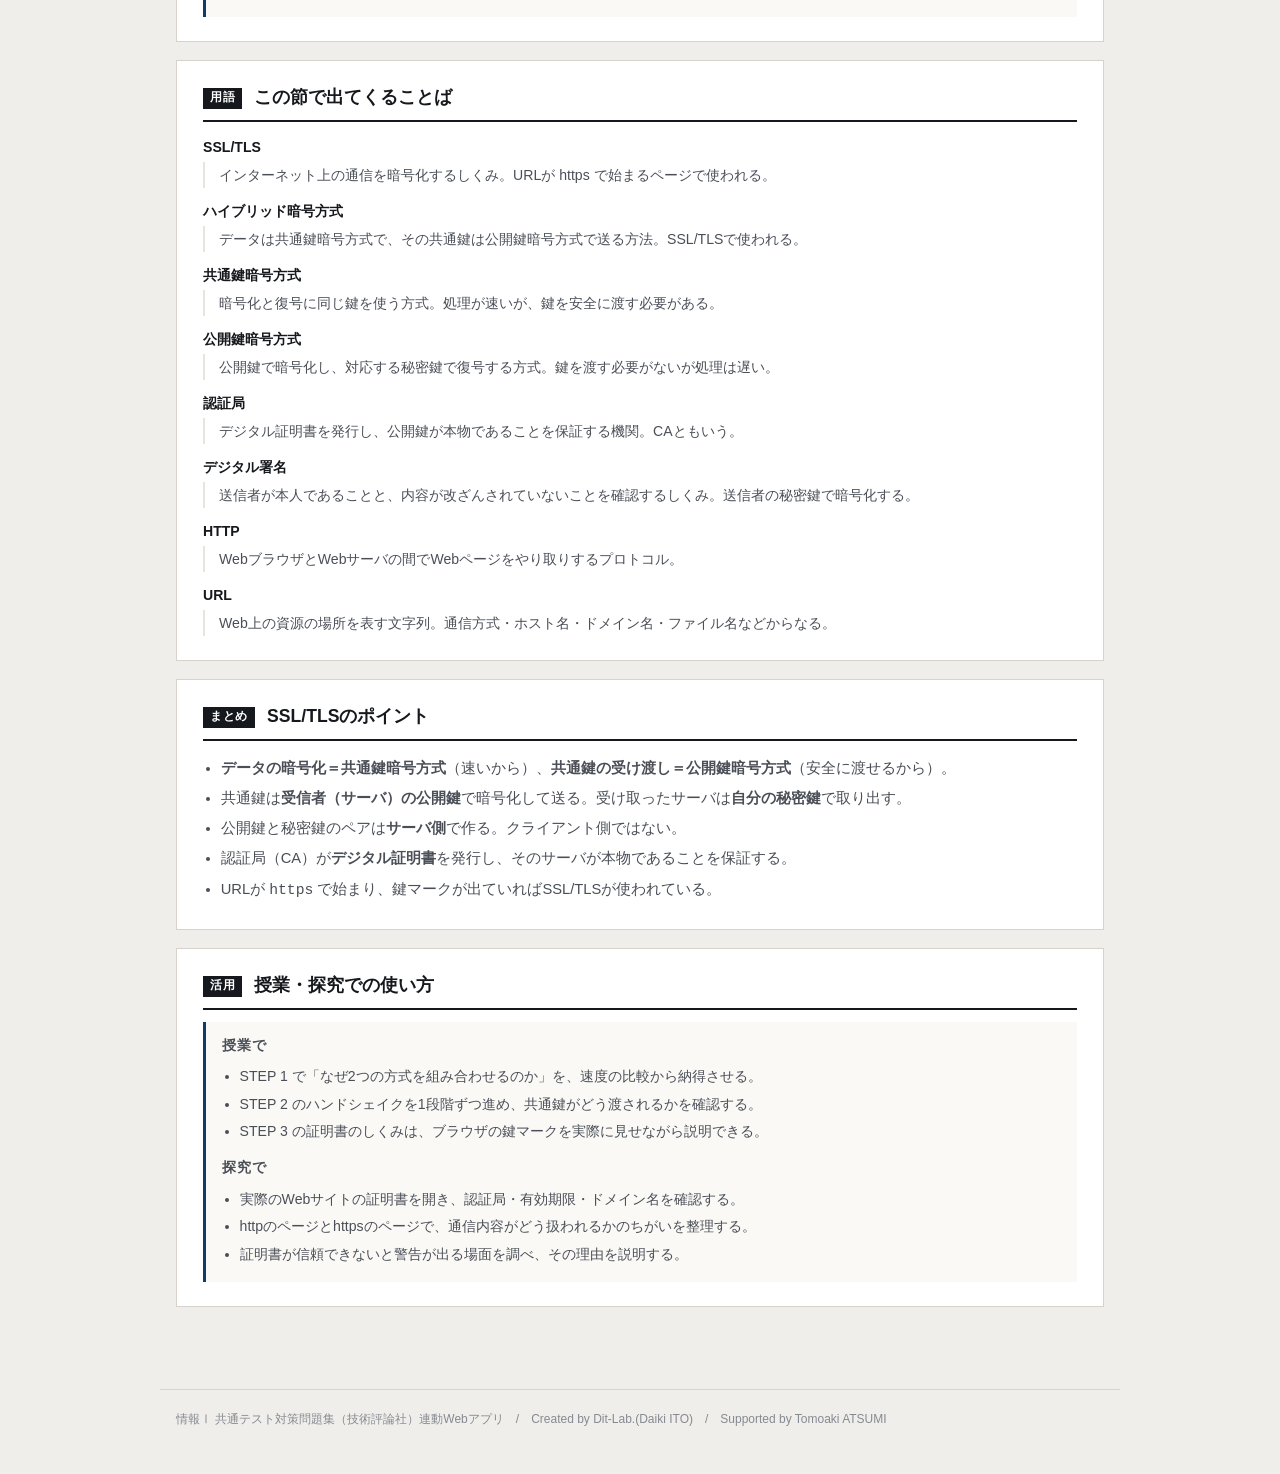
==== commit 144a099c: "fix: 設問見出しのレイアウト不具合を修正（.qhead→.pq）" ====
--- a/index.html
+++ b/index.html
@@ -6,7 +6,7 @@
 <title>SSL/TLS｜情報Ⅰ共通テスト対策問題集</title>
 <meta name="description" content="共通鍵は速い、公開鍵は鍵を渡さなくてよい。両方のいいとこ取りがハイブリッド暗号方式です。実際の通信の始まりを追いかけましょう。">
 <link rel="icon" href="data:image/svg+xml,%3Csvg xmlns=%22http://www.w3.org/2000/svg%22 viewBox=%220 0 32 32%22%3E%3Crect width=%2232%22 height=%2232%22 fill=%22%2315181c%22/%3E%3Ctext x=%2216%22 y=%2222%22 font-size=%2218%22 font-family=%22monospace%22 fill=%22%23fff%22 text-anchor=%22middle%22%3E01%3C/text%3E%3C/svg%3E">
-<link rel="stylesheet" href="css/style.css?v=239696b1">
+<link rel="stylesheet" href="css/style.css?v=ea93572e">
 <link rel="stylesheet" href="css/app.css?v=a0bccf3b">
 </head>
 <body>
@@ -141,7 +141,7 @@
 
 <script src="js/tools.js?v=c07db610"></script>
 <script src="js/terms.js?v=92038844"></script>
-<script src="js/quiz.js?v=5d6779cc"></script>
+<script src="js/quiz.js?v=13402362"></script>
 <script src="js/app.js?v=13514d84"></script>
 </body>
 </html>
--- a/css/style.css
+++ b/css/style.css
@@ -68,6 +68,7 @@
 .grid{display:grid; gap:20px}
 .grid > *{min-width:0}          /* 子の中身で列が広がるのを防ぐ */
 @media(min-width:800px){ .grid.c2{grid-template-columns:1fr 1fr} }
+@media(min-width:800px){ .grid.c21{grid-template-columns:1.45fr 1fr} }
 
 .panel{border:1px solid var(--rule-2); background:var(--paper-2); padding:15px 16px; min-width:0}
 .panel > h3{
@@ -225,7 +226,7 @@
   .dg-c, .dg-h{ min-width:110px }
 }
 @media (max-width:820px){
-  .grid.c2{grid-template-columns:1fr}
+  .grid.c2,.grid.c21{grid-template-columns:1fr}
   .dg-scroll{max-height:340px}
   .filebox{flex-direction:column; align-items:stretch}
   .filebox .sel{max-width:100%}
@@ -267,3 +268,13 @@
   cursor:pointer; font-size:.88rem; max-width:100%; text-align:left; font-family:inherit; color:var(--ink)}
 .cards .c:hover{background:var(--warn-bg)}
 .cards .c.used{opacity:.35; pointer-events:none}
+
+/* --- 予想してから実行 --- */
+.pmark{display:inline-block; background:var(--accent); color:#fff; font-size:.7rem; font-weight:700;
+  letter-spacing:.08em; padding:2px 7px; border-radius:2px; margin-right:8px; vertical-align:2px}
+input.pin{font-size:1.05rem; padding:7px 10px; border:1px solid var(--rule); border-radius:3px;
+  width:9em; max-width:100%; background:#fff}
+.btn-row .unit{color:var(--muted); font-size:.9rem}
+.choice4 .btn.on{border-color:var(--accent); box-shadow:inset 0 0 0 1px var(--accent); font-weight:700}
+/* 設問文の見出し（flex ではなく通常の段落。.qhead は左右振り分け用なので用途が別） */
+.pq{margin:0 0 10px; font-weight:700; line-height:1.85}
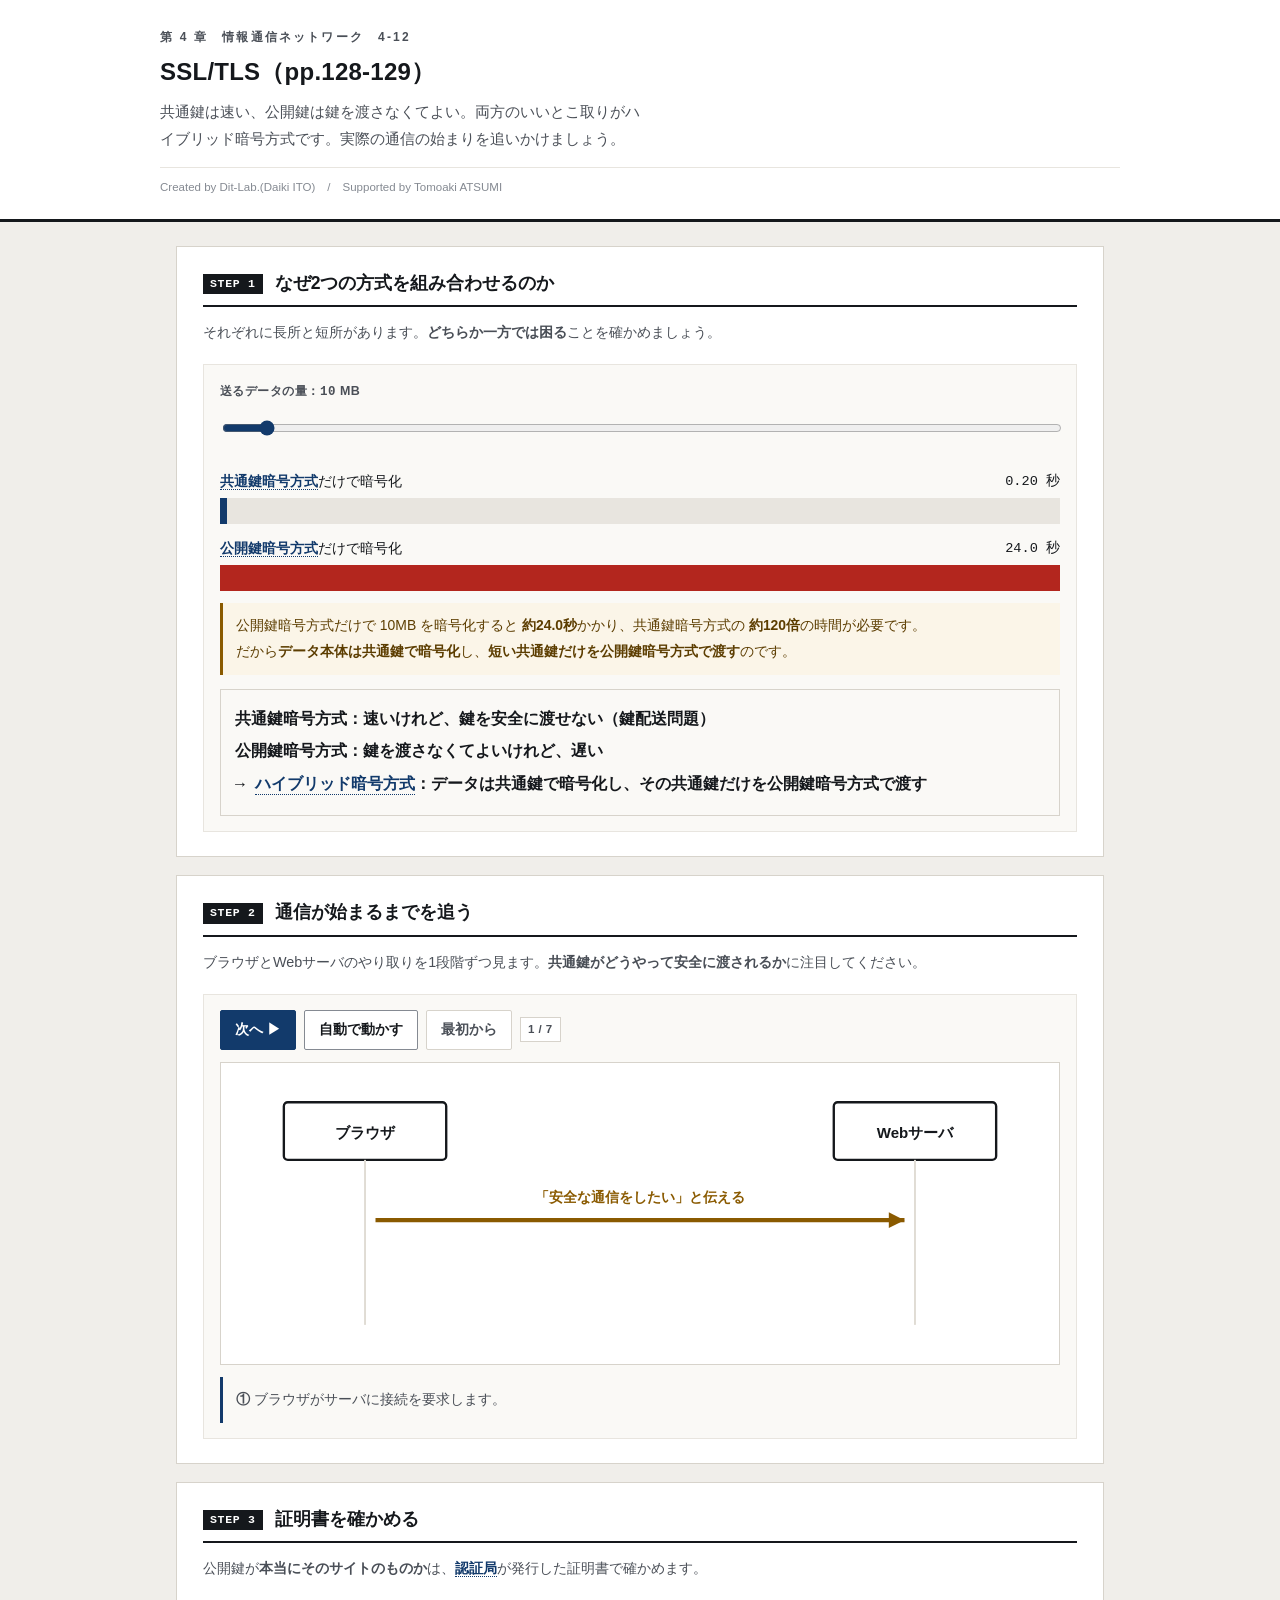
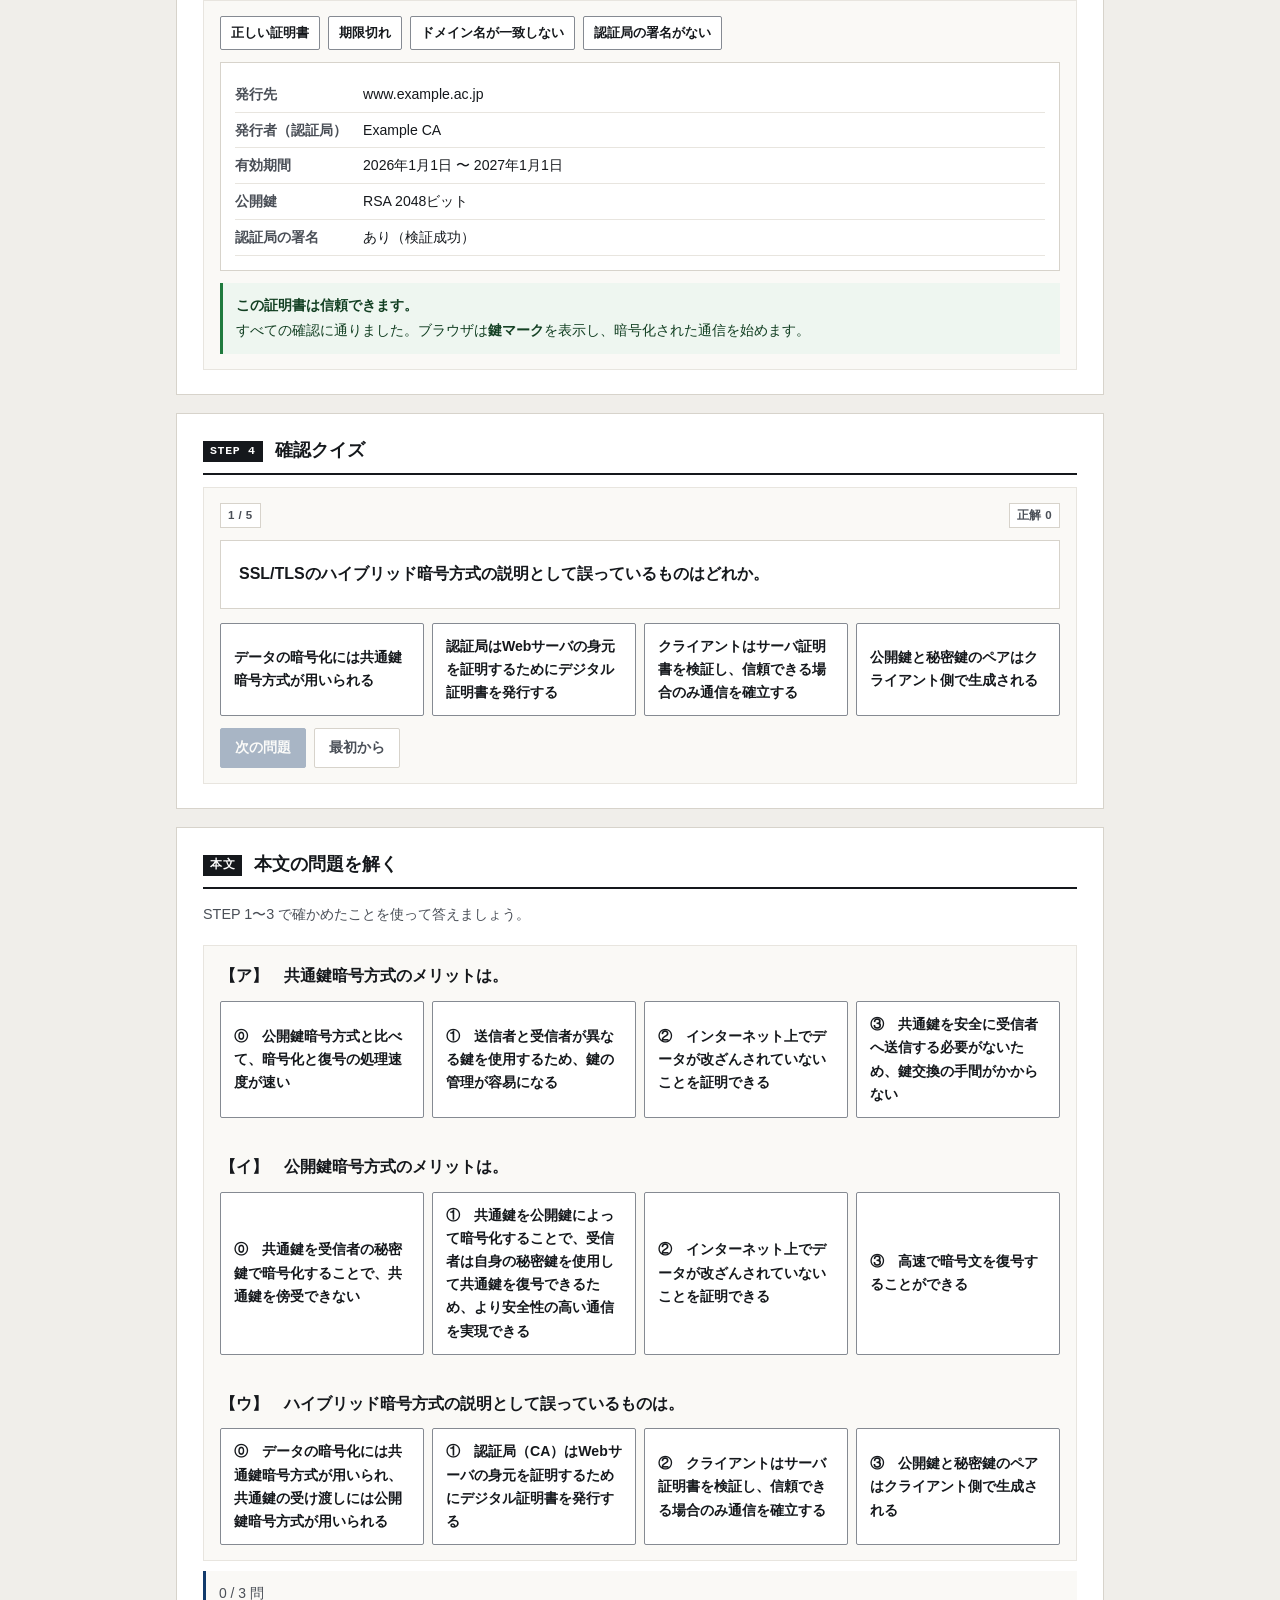
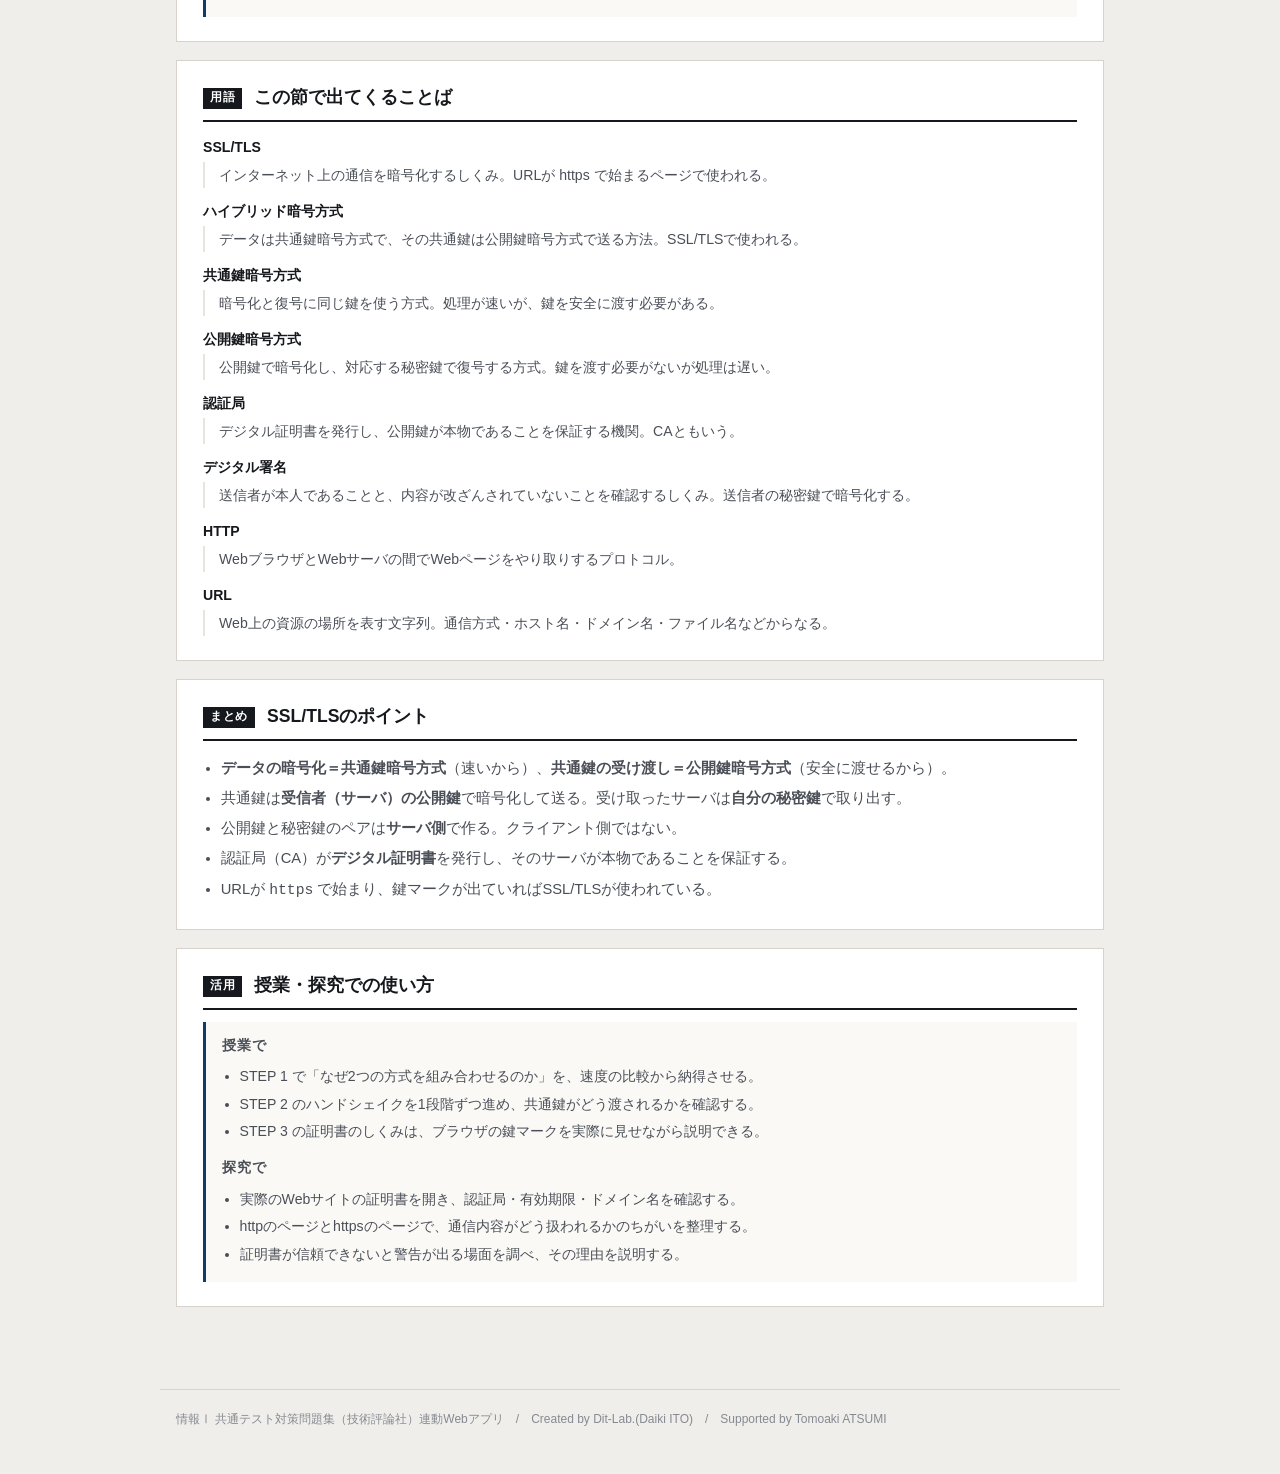
==== commit 8a518a98: "fix: 解説文が折り返さず画面からはみ出す場合がある不具合を修正" ====
--- a/index.html
+++ b/index.html
@@ -6,7 +6,7 @@
 <title>SSL/TLS｜情報Ⅰ共通テスト対策問題集</title>
 <meta name="description" content="共通鍵は速い、公開鍵は鍵を渡さなくてよい。両方のいいとこ取りがハイブリッド暗号方式です。実際の通信の始まりを追いかけましょう。">
 <link rel="icon" href="data:image/svg+xml,%3Csvg xmlns=%22http://www.w3.org/2000/svg%22 viewBox=%220 0 32 32%22%3E%3Crect width=%2232%22 height=%2232%22 fill=%22%2315181c%22/%3E%3Ctext x=%2216%22 y=%2222%22 font-size=%2218%22 font-family=%22monospace%22 fill=%22%23fff%22 text-anchor=%22middle%22%3E01%3C/text%3E%3C/svg%3E">
-<link rel="stylesheet" href="css/style.css?v=ea93572e">
+<link rel="stylesheet" href="css/style.css?v=1b60c856">
 <link rel="stylesheet" href="css/app.css?v=a0bccf3b">
 </head>
 <body>
--- a/css/style.css
+++ b/css/style.css
@@ -118,7 +118,7 @@
 table.tbl thead th{border-bottom:1.5px solid var(--ink); font-size:.76rem; color:var(--ink-2); font-weight:700; white-space:nowrap}
 .tbl-scroll{overflow-x:auto; -webkit-overflow-scrolling:touch; max-width:100%}
 
-.note{padding:10px 13px; font-size:.87rem; border-left:3px solid var(--ink-3); background:var(--paper-2)}
+.note{padding:10px 13px; font-size:.87rem; border-left:3px solid var(--ink-3); background:var(--paper-2); overflow-wrap:break-word; word-break:break-word}
 .note.ok{background:var(--ok-bg); border-left-color:var(--ok); color:#123f22}
 .note.ng{background:var(--ng-bg); border-left-color:var(--ng); color:#6d1a15}
 .note.info{background:var(--paper-2); border-left-color:var(--accent); color:var(--ink-2)}
